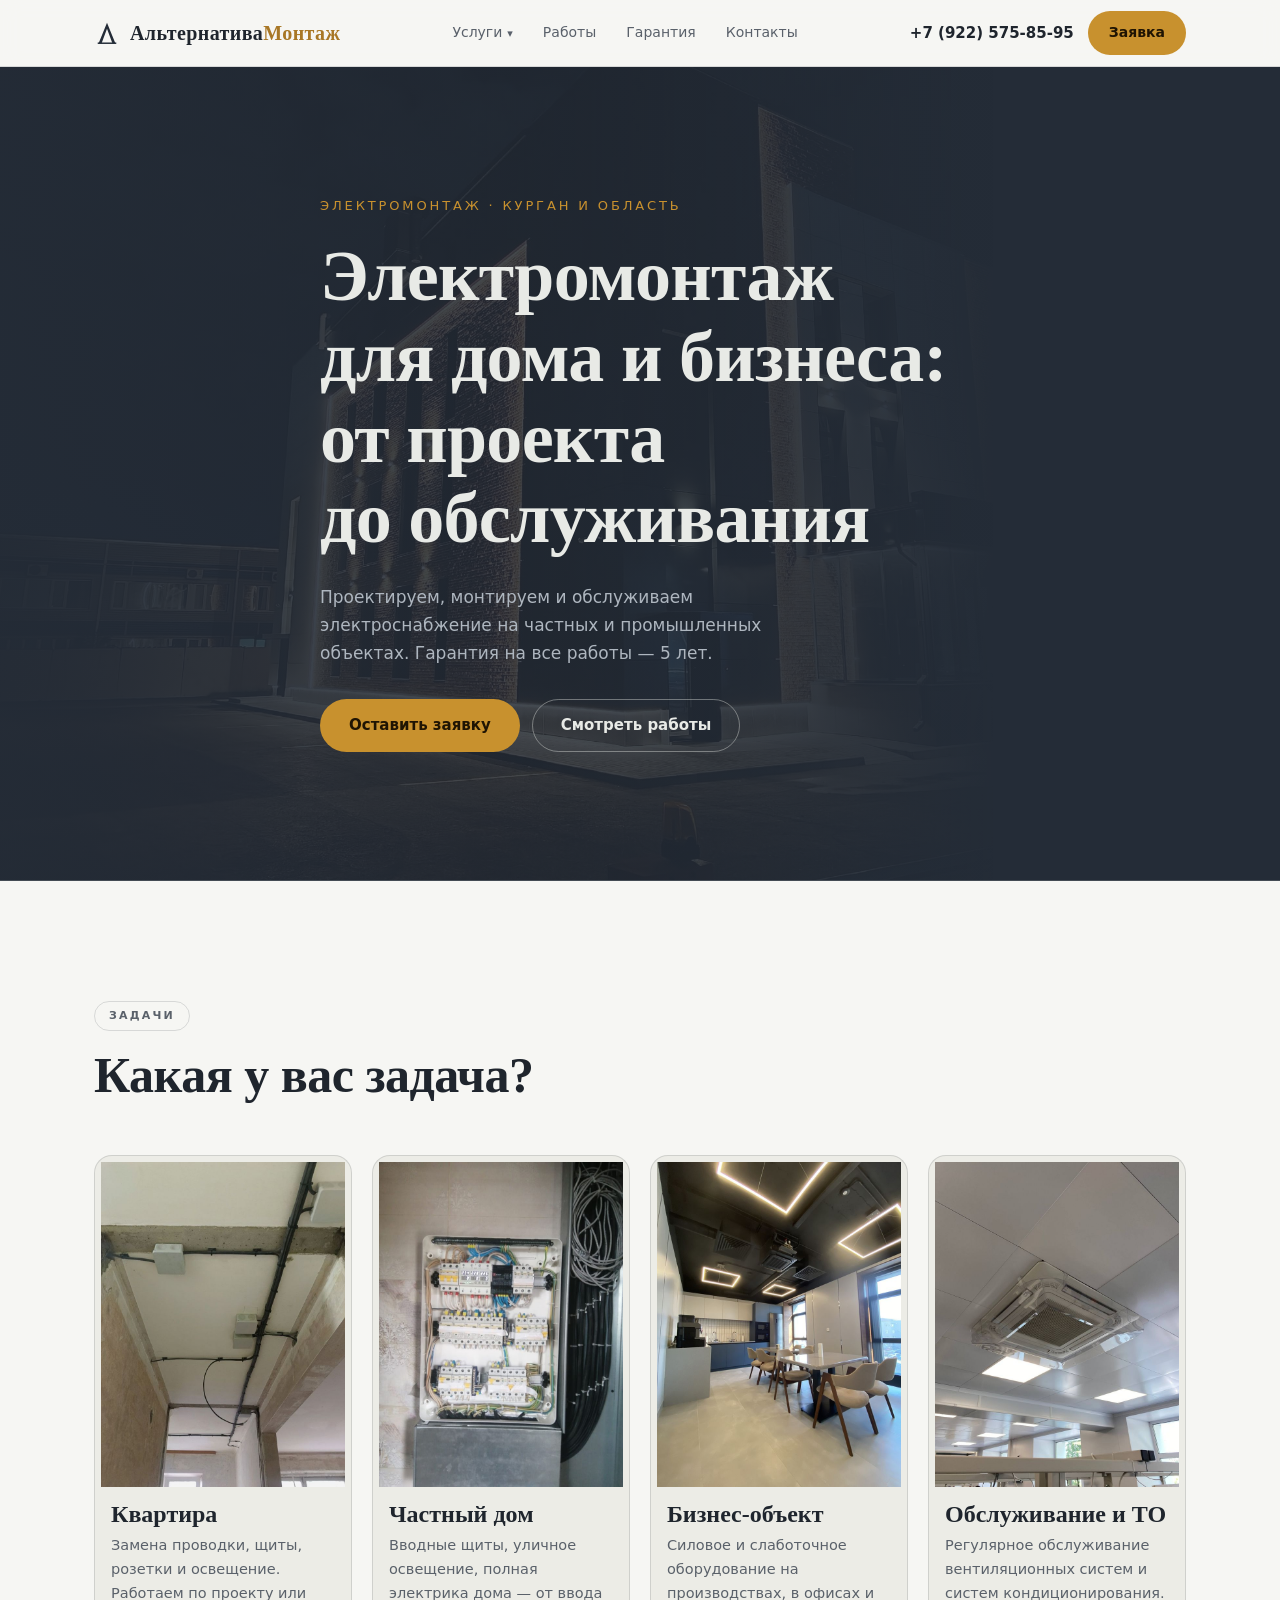
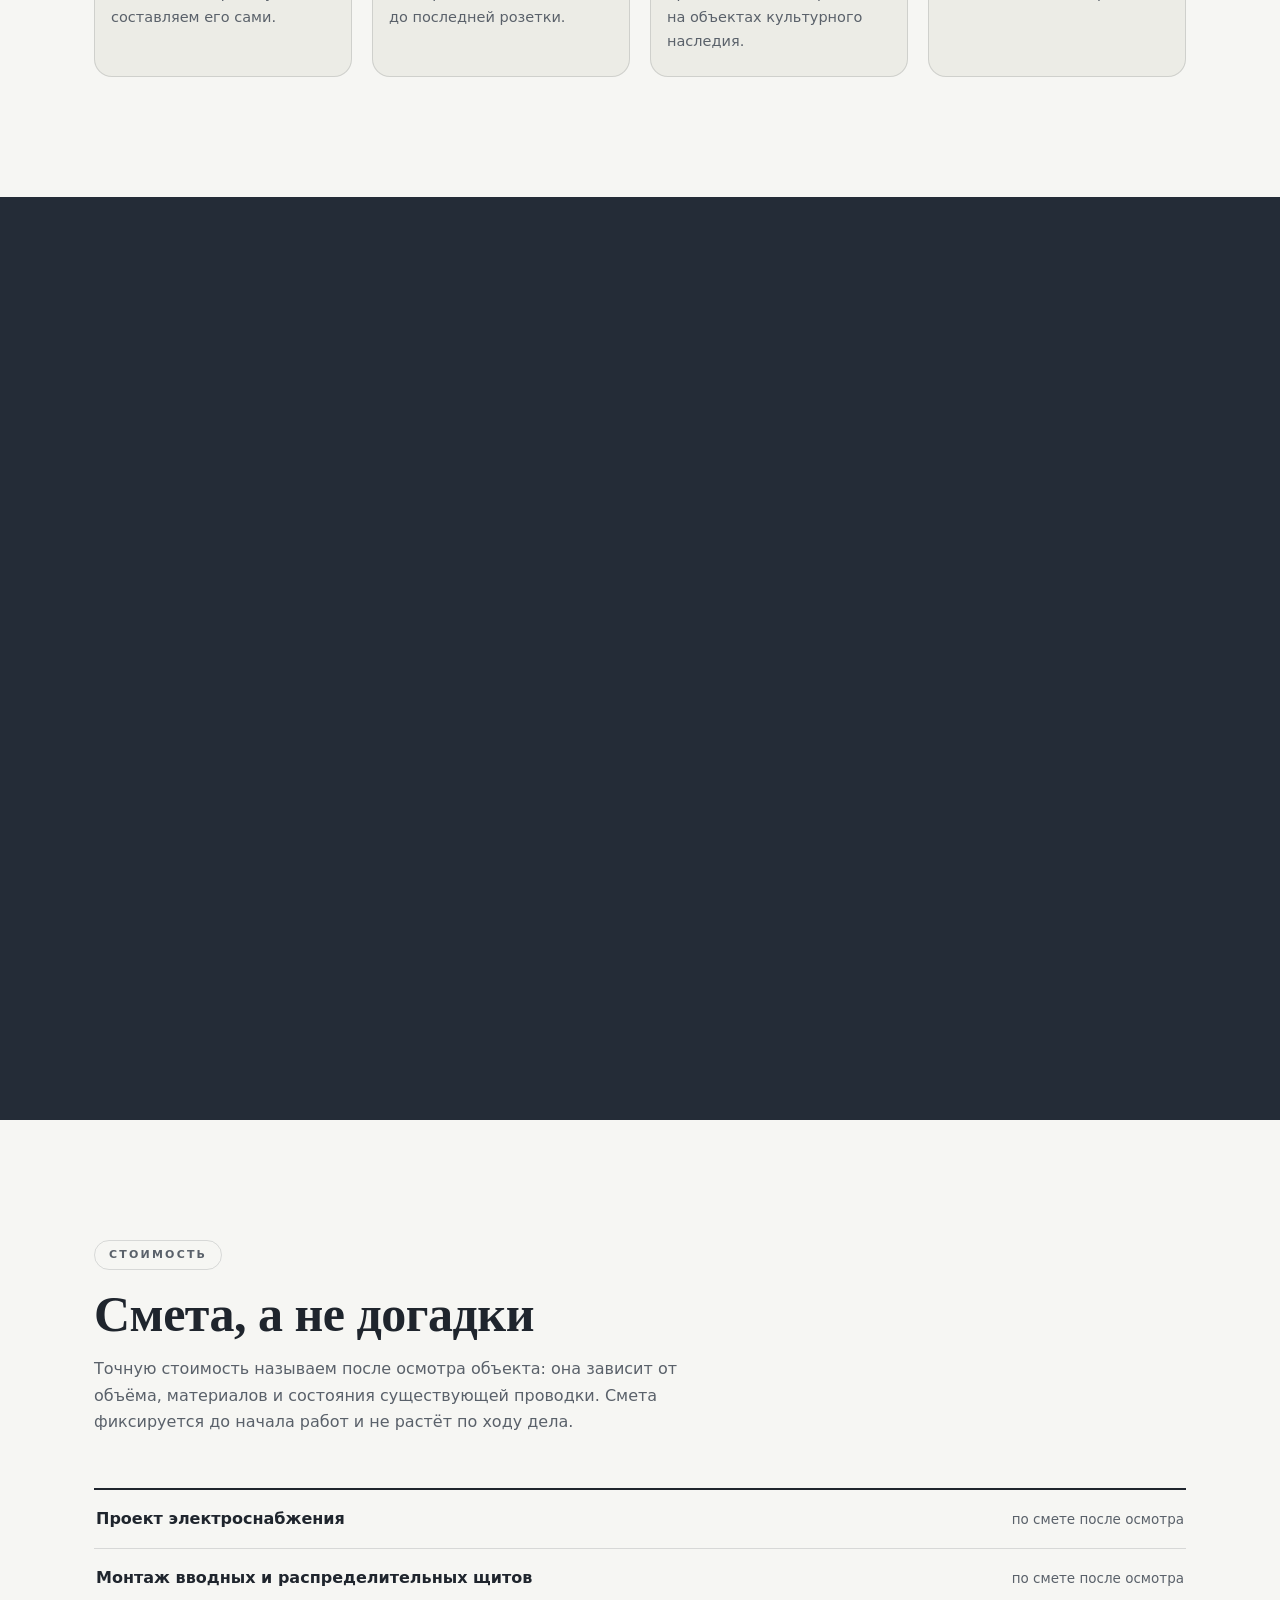
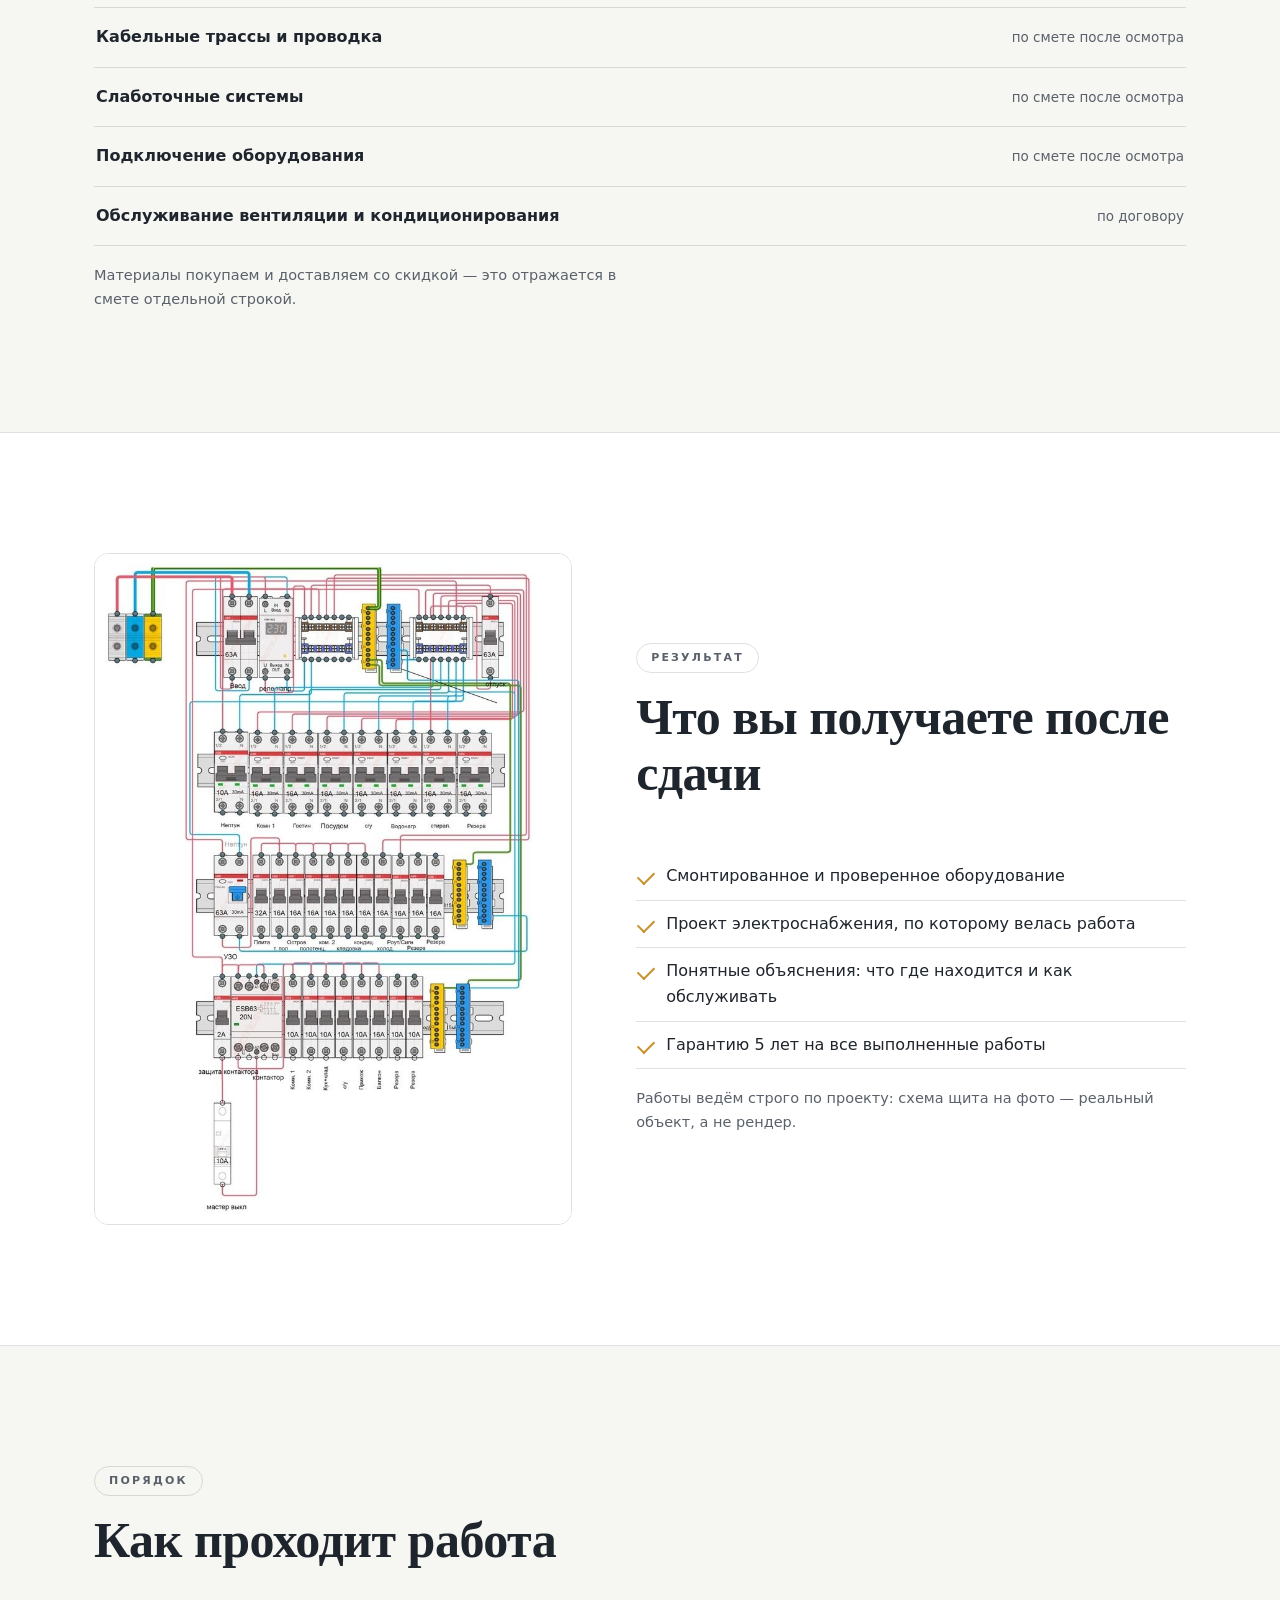
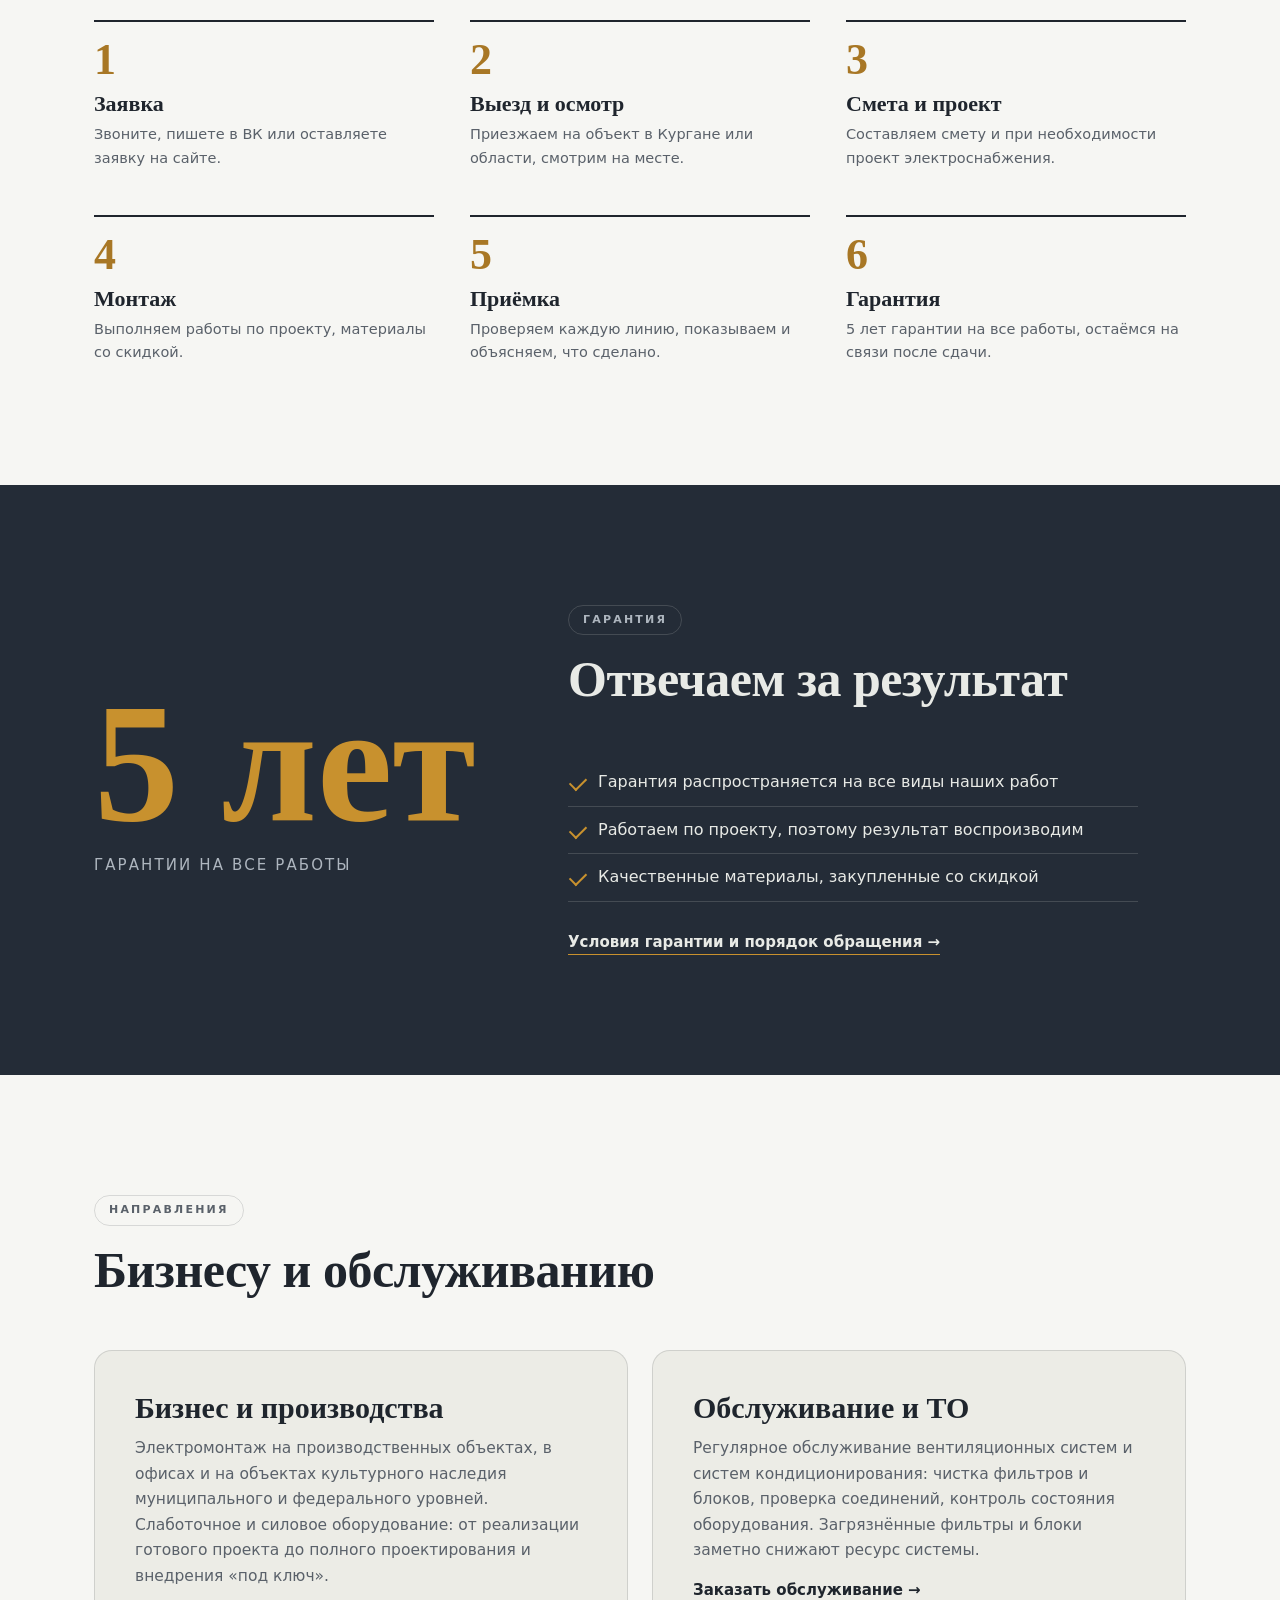
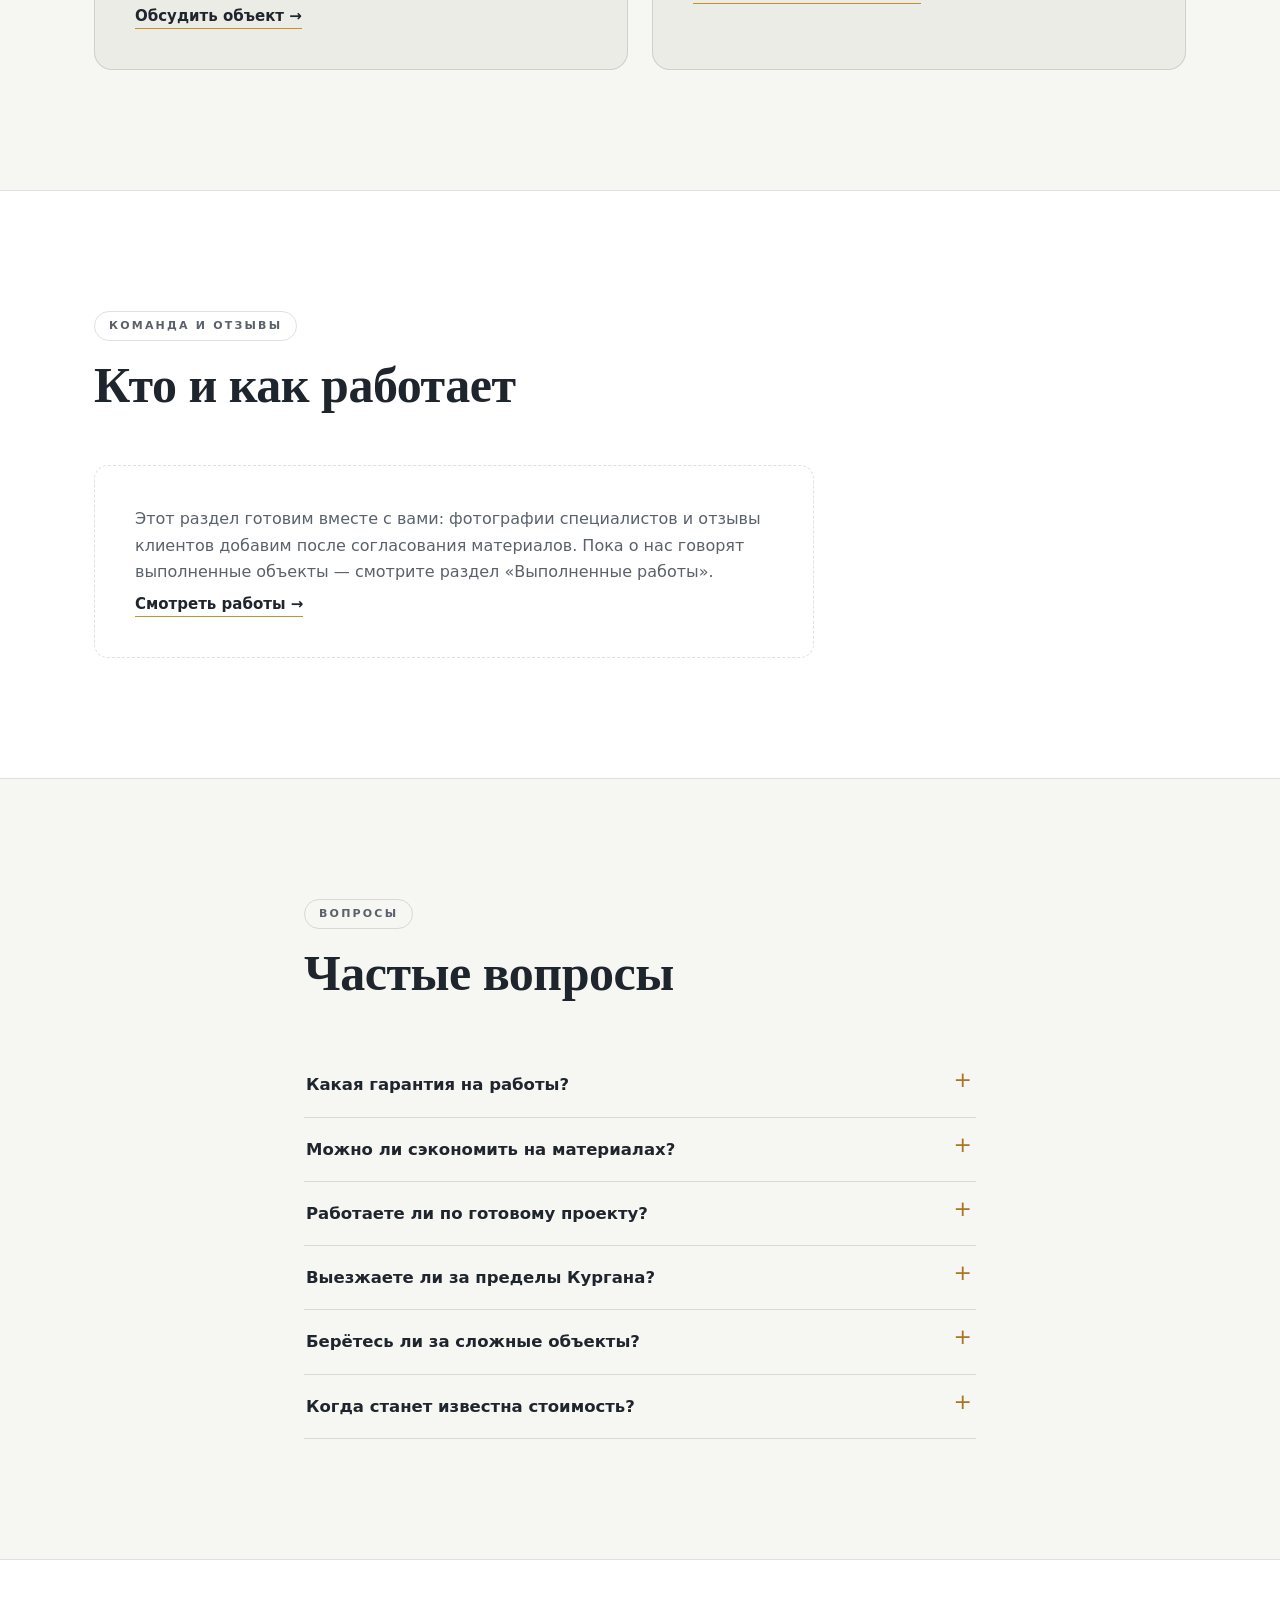
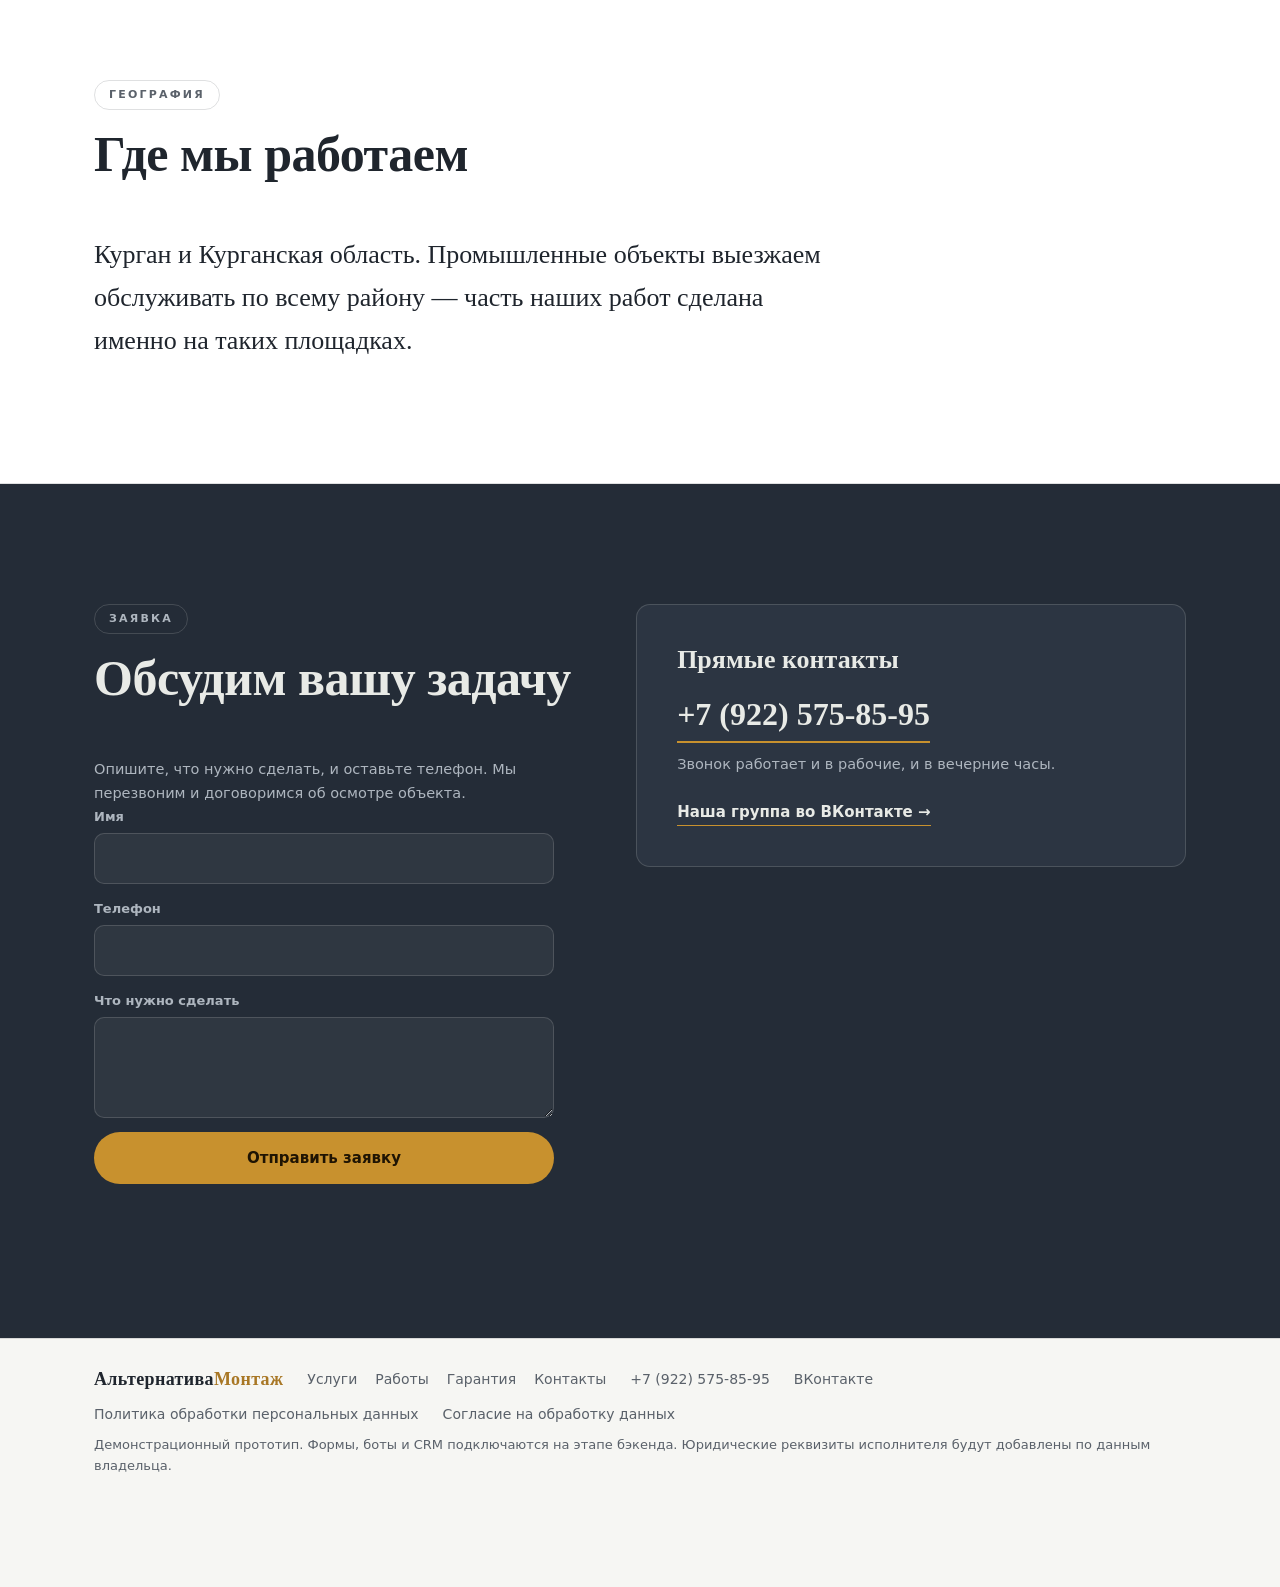
==== index.html @ bf3622bf "АльтернативаМонтаж: сайт — главная, 3 направления, работы, кейсы, гарантия, контакты" ====
<!doctype html>
<html lang="ru">
<head>
<meta charset="utf-8">
<meta name="viewport" content="width=device-width, initial-scale=1">
<title>АльтернативаМонтаж — электромонтаж в Кургане: от проекта до обслуживания</title>
<meta name="description" content="Электромонтажные работы на частных и промышленных объектах в Кургане и области. Проект электроснабжения, монтаж, обслуживание вентиляции и кондиционирования. Гарантия на все работы 5 лет.">
<link rel="stylesheet" href="fonts/fonts.css">
<link rel="stylesheet" href="styles.css">
<script>document.documentElement.classList.add('js');</script>
</head>
<body>
<a class="skip" href="#main">К содержимому</a>

<!-- ===== шапка ===== -->
<header class="top">
  <div class="wrap top__bar">
    <a class="logo" href="#top" aria-label="АльтернативаМонтаж, на главную">
      <span class="logo__mark" aria-hidden="true">
        <svg viewBox="0 0 28 28" width="26" height="26"><path d="M14 3 5 25h3.2L14 9.4 19.8 25H23L14 3Z" fill="currentColor"/><path d="M4 25h20" stroke="currentColor" stroke-width="1.6"/></svg>
      </span>
      <span class="logo__word">Альтернатива<em>Монтаж</em></span>
    </a>
    <nav class="top__nav" id="site-nav" aria-label="Основные разделы">
      <details class="navdrop">
        <summary>Услуги</summary>
        <div class="navdrop__menu">
          <a href="elektrika-kvartiry-i-doma/">Электрика квартиры и дома</a>
          <a href="biznesu/">Бизнесу и производству</a>
          <a href="obsluzhivanie/">Обслуживание и ТО</a>
        </div>
      </details>
      <a href="raboty/">Работы</a>
      <a href="garantiya/">Гарантия</a>
      <a href="kontakty/">Контакты</a>
    </nav>
    <div class="top__act">
      <a class="top__phone" href="tel:+79225758595">+7 (922) 575-85-95</a>
      <button class="burger" id="burger" type="button" aria-expanded="false" aria-controls="site-nav" aria-label="Открыть меню"><span></span><span></span><span></span></button>
      <a class="btn btn--solid btn--sm" href="#zayavka">Заявка</a>
    </div>
  </div>
</header>

<main id="main">

<!-- ===== 1. первый экран ===== -->
<section class="hero" id="top">
  <div class="wrap hero__in">
    <p class="hero__kicker">Электромонтаж · Курган и область</p>
    <h1 class="hero__title">Электромонтаж для дома и&nbsp;бизнеса: от&nbsp;проекта до&nbsp;обслуживания</h1>
    <p class="hero__lead">Проектируем, монтируем и обслуживаем электроснабжение на частных и промышленных объектах. Гарантия на все работы — 5 лет.</p>
    <div class="hero__cta">
      <a class="btn btn--solid" href="#zayavka">Оставить заявку</a>
      <a class="btn btn--ghost" href="#raboty">Смотреть работы</a>
    </div>
  </div>
  <div class="hero__media" aria-hidden="true">
    <img src="img/hero-facade.jpg" alt="" width="2000" height="1500">
  </div>
</section>

<!-- ===== 2. выбор задачи ===== -->
<section class="sec" id="zadachi">
  <div class="wrap">
    <header class="sec__head reveal">
      <p class="eyebrow">Задачи</p>
      <h2>Какая у вас задача?</h2>
    </header>
    <div class="cards4">
      <a class="card reveal" href="elektrika-kvartiry-i-doma/">
        <span class="card__media"><img src="img/dir-flat.jpg" alt="Электромонтаж в квартире" loading="lazy" width="750" height="1000"></span>
        <h3>Квартира</h3>
        <p>Замена проводки, щиты, розетки и освещение. Работаем по проекту или составляем его сами.</p>
      </a>
      <a class="card reveal" href="elektrika-kvartiry-i-doma/#dom">
        <span class="card__media"><img src="img/dir-house.jpg" alt="Электромонтаж в частном доме" loading="lazy" width="750" height="1000"></span>
        <h3>Частный дом</h3>
        <p>Вводные щиты, уличное освещение, полная электрика дома — от ввода до последней розетки.</p>
      </a>
      <a class="card reveal" href="biznesu/">
        <span class="card__media"><img src="img/dir-biz.jpg" alt="Электромонтаж на бизнес-объекте" loading="lazy" width="750" height="1000"></span>
        <h3>Бизнес-объект</h3>
        <p>Силовое и слаботочное оборудование на производствах, в офисах и на объектах культурного наследия.</p>
      </a>
      <a class="card reveal" href="obsluzhivanie/">
        <span class="card__media"><img src="img/dir-service.jpg" alt="Обслуживание систем кондиционирования" loading="lazy" width="750" height="1000"></span>
        <h3>Обслуживание и ТО</h3>
        <p>Регулярное обслуживание вентиляционных систем и систем кондиционирования.</p>
      </a>
    </div>
  </div>
</section>

<!-- ===== 3. выполненные работы (лайтбокс) ===== -->
<section class="sec sec--dark" id="raboty">
  <div class="wrap">
    <header class="sec__head reveal">
      <p class="eyebrow">Портфолио</p>
      <h2>Выполненные работы</h2>
      <p class="sec__sub">Каждый кейс — реальный объект в Курганской области. Нажмите на карточку, чтобы посмотреть все фотографии работы.</p>
    </header>
    <div class="cases">
      <button class="case reveal" data-open="g001" type="button">
        <span class="case__media"><img src="img/k001-01.jpg" alt="Электромонтаж на промышленном объекте" loading="lazy" width="1200" height="1600"></span>
        <span class="case__body">
          <span class="case__date">10.09.2026</span>
          <span class="case__title">Промышленный объект в Курганской области</span>
          <span class="case__more">8 фото <span class="case__arrow" aria-hidden="true">→</span></span>
        </span>
      </button>
      <button class="case reveal" data-open="g002" type="button">
        <span class="case__media"><img src="img/k002-01.jpg" alt="Обслуживание систем кондиционирования" loading="lazy" width="1200" height="1600"></span>
        <span class="case__body">
          <span class="case__date">01.06.2026</span>
          <span class="case__title">Техническое обслуживание кондиционирования: 104 блока</span>
          <span class="case__more">5 фото <span class="case__arrow" aria-hidden="true">→</span></span>
        </span>
      </button>
      <button class="case reveal" data-open="g004" type="button">
        <span class="case__media"><img src="img/k004-01.jpg" alt="Замена вводного уличного щита в частном доме" loading="lazy" width="1600" height="1600"></span>
        <span class="case__body">
          <span class="case__date">28.04.2026</span>
          <span class="case__title">Замена вводного уличного щита в частном доме</span>
          <span class="case__more">2 фото, до и после <span class="case__arrow" aria-hidden="true">→</span></span>
        </span>
      </button>
    </div>
    <p class="reveal" style="margin-top:22px"><a class="link-arrow link-arrow--dark" href="raboty/">Смотреть кейсы подробно<span aria-hidden="true"> →</span></a></p>
  </div>
</section>

<!-- ===== 4. стоимость (обезличенная смета) ===== -->
<section class="sec" id="stoimost">
  <div class="wrap">
    <header class="sec__head reveal">
      <p class="eyebrow">Стоимость</p>
      <h2>Смета, а не догадки</h2>
      <p class="sec__sub">Точную стоимость называем после осмотра объекта: она зависит от объёма, материалов и состояния существующей проводки. Смета фиксируется до начала работ и не растёт по ходу дела.</p>
    </header>
    <div class="estimat reveal">
      <div class="estimat__row"><span>Проект электроснабжения</span><span>по смете после осмотра</span></div>
      <div class="estimat__row"><span>Монтаж вводных и распределительных щитов</span><span>по смете после осмотра</span></div>
      <div class="estimat__row"><span>Кабельные трассы и проводка</span><span>по смете после осмотра</span></div>
      <div class="estimat__row"><span>Слаботочные системы</span><span>по смете после осмотра</span></div>
      <div class="estimat__row"><span>Подключение оборудования</span><span>по смете после осмотра</span></div>
      <div class="estimat__row"><span>Обслуживание вентиляции и кондиционирования</span><span>по договору</span></div>
    </div>
    <p class="estimat__note reveal">Материалы покупаем и доставляем со скидкой — это отражается в смете отдельной строкой.</p>
  </div>
</section>

<!-- ===== 5. результаты работ ===== -->
<section class="sec sec--paper" id="rezultat">
  <div class="wrap split">
    <div class="split__media reveal">
      <img src="img/scheme-shield.jpg" alt="Схема вводного щита после монтажа" loading="lazy" width="767" height="1080">
    </div>
    <div class="split__body">
      <header class="sec__head reveal">
        <p class="eyebrow">Результат</p>
        <h2>Что вы получаете после сдачи</h2>
      </header>
      <ul class="ticks reveal">
        <li>Смонтированное и проверенное оборудование</li>
        <li>Проект электроснабжения, по которому велась работа</li>
        <li>Понятные объяснения: что где находится и как обслуживать</li>
        <li>Гарантию 5 лет на все выполненные работы</li>
      </ul>
      <p class="split__note reveal">Работы ведём строго по проекту: схема щита на фото — реальный объект, а не рендер.</p>
    </div>
  </div>
</section>

<!-- ===== 6. порядок работы ===== -->
<section class="sec" id="poryadok">
  <div class="wrap">
    <header class="sec__head reveal">
      <p class="eyebrow">Порядок</p>
      <h2>Как проходит работа</h2>
    </header>
    <ol class="steps">
      <li class="step reveal"><span class="step__n" aria-hidden="true">1</span><h3>Заявка</h3><p>Звоните, пишете в ВК или оставляете заявку на сайте.</p></li>
      <li class="step reveal"><span class="step__n" aria-hidden="true">2</span><h3>Выезд и осмотр</h3><p>Приезжаем на объект в Кургане или области, смотрим на месте.</p></li>
      <li class="step reveal"><span class="step__n" aria-hidden="true">3</span><h3>Смета и проект</h3><p>Составляем смету и при необходимости проект электроснабжения.</p></li>
      <li class="step reveal"><span class="step__n" aria-hidden="true">4</span><h3>Монтаж</h3><p>Выполняем работы по проекту, материалы со скидкой.</p></li>
      <li class="step reveal"><span class="step__n" aria-hidden="true">5</span><h3>Приёмка</h3><p>Проверяем каждую линию, показываем и объясняем, что сделано.</p></li>
      <li class="step reveal"><span class="step__n" aria-hidden="true">6</span><h3>Гарантия</h3><p>5 лет гарантии на все работы, остаёмся на связи после сдачи.</p></li>
    </ol>
  </div>
</section>

<!-- ===== 7. гарантия ===== -->
<section class="sec sec--dark" id="garantiya">
  <div class="wrap guar">
    <div class="guar__num reveal">
      <span class="guar__big">5 лет</span>
      <span class="guar__cap">гарантии на все работы</span>
    </div>
    <div class="guar__body">
      <header class="sec__head reveal">
        <p class="eyebrow">Гарантия</p>
        <h2>Отвечаем за результат</h2>
      </header>
      <ul class="ticks ticks--dark reveal">
        <li>Гарантия распространяется на все виды наших работ</li>
        <li>Работаем по проекту, поэтому результат воспроизводим</li>
        <li>Качественные материалы, закупленные со скидкой</li>
      </ul>
      <p class="reveal" style="margin-top:22px"><a class="link-arrow link-arrow--dark" href="garantiya/">Условия гарантии и порядок обращения<span aria-hidden="true"> →</span></a></p>
    </div>
  </div>
</section>

<!-- ===== 8. бизнес и ТО ===== -->
<section class="sec" id="to">
  <div class="wrap">
    <header class="sec__head reveal">
      <p class="eyebrow">Направления</p>
      <h2>Бизнесу и обслуживанию</h2>
    </header>
    <div class="cards2">
      <article class="card card--wide reveal">
        <h3>Бизнес и производства</h3>
        <p>Электромонтаж на производственных объектах, в офисах и на объектах культурного наследия муниципального и федерального уровней. Слаботочное и силовое оборудование: от реализации готового проекта до полного проектирования и внедрения «под ключ».</p>
        <a class="link-arrow" href="biznesu/">Обсудить объект<span aria-hidden="true"> →</span></a>
      </article>
      <article class="card card--wide reveal">
        <h3>Обслуживание и ТО</h3>
        <p>Регулярное обслуживание вентиляционных систем и систем кондиционирования: чистка фильтров и блоков, проверка соединений, контроль состояния оборудования. Загрязнённые фильтры и блоки заметно снижают ресурс системы.</p>
        <a class="link-arrow" href="obsluzhivanie/">Заказать обслуживание<span aria-hidden="true"> →</span></a>
      </article>
    </div>
  </div>
</section>

<!-- ===== 9. команда и отзывы (заглушка, честная) ===== -->
<section class="sec sec--paper" id="team">
  <div class="wrap">
    <header class="sec__head reveal">
      <p class="eyebrow">Команда и отзывы</p>
      <h2>Кто и как работает</h2>
    </header>
    <div class="soon reveal">
      <p>Этот раздел готовим вместе с вами: фотографии специалистов и отзывы клиентов добавим после согласования материалов. Пока о нас говорят выполненные объекты — смотрите раздел «Выполненные работы».</p>
      <a class="link-arrow" href="#raboty">Смотреть работы<span aria-hidden="true"> →</span></a>
    </div>
  </div>
</section>

<!-- ===== 10. FAQ ===== -->
<section class="sec" id="faq">
  <div class="wrap wrap--narrow">
    <header class="sec__head reveal">
      <p class="eyebrow">Вопросы</p>
      <h2>Частые вопросы</h2>
    </header>
    <div class="faq">
      <details class="faq__item reveal"><summary>Какая гарантия на работы?</summary><p>5 лет гарантии на все виды выполненных работ.</p></details>
      <details class="faq__item reveal"><summary>Можно ли сэкономить на материалах?</summary><p>Да. Мы покупаем и доставляем материалы со скидкой, в смете это отдельная строка.</p></details>
      <details class="faq__item reveal"><summary>Работаете ли по готовому проекту?</summary><p>Да. Работаем по проекту заказчика, а если проекта нет — составляем его сами.</p></details>
      <details class="faq__item reveal"><summary>Выезжаете ли за пределы Кургана?</summary><p>Да, работаем по Курганской области, включая промышленные объекты в районе.</p></details>
      <details class="faq__item reveal"><summary>Берётесь ли за сложные объекты?</summary><p>Да: промышленные объекты, объекты культурного наследия, силовые и слаботочные системы любой сложности, от проекта до внедрения «под ключ».</p></details>
      <details class="faq__item reveal"><summary>Когда станет известна стоимость?</summary><p>После осмотра объекта. Смета фиксируется до начала работ и не меняется по ходу дела.</p></details>
    </div>
  </div>
</section>

<!-- ===== 11. география ===== -->
<section class="sec sec--paper" id="geo">
  <div class="wrap">
    <header class="sec__head reveal">
      <p class="eyebrow">География</p>
      <h2>Где мы работаем</h2>
    </header>
    <p class="geo reveal">Курган и Курганская область. Промышленные объекты выезжаем обслуживать по всему району — часть наших работ сделана именно на таких площадках.</p>
  </div>
</section>

<!-- ===== 12. заявка ===== -->
<section class="sec sec--dark" id="zayavka">
  <div class="wrap split">
    <div class="split__body">
      <header class="sec__head reveal">
        <p class="eyebrow">Заявка</p>
        <h2>Обсудим вашу задачу</h2>
      </header>
      <p class="split__note reveal">Опишите, что нужно сделать, и оставьте телефон. Мы перезвоним и договоримся об осмотре объекта.</p>
      <form class="form reveal" id="lead-form" novalidate>
        <label class="form__field"><span>Имя</span><input type="text" name="name" autocomplete="name" required></label>
        <label class="form__field"><span>Телефон</span><input type="tel" name="phone" autocomplete="tel" inputmode="tel" required></label>
        <label class="form__field"><span>Что нужно сделать</span><textarea name="task" rows="3"></textarea></label>
        <button class="btn btn--solid" type="submit">Отправить заявку</button>
        <p class="form__msg" id="form-msg" role="status"></p>
      </form>
    </div>
    <div class="split__media split__media--contacts reveal">
      <h3>Прямые контакты</h3>
      <a class="contact-big" href="tel:+79225758595">+7 (922) 575-85-95</a>
      <p class="split__note">Звонок работает и в рабочие, и в вечерние часы.</p>
      <a class="link-arrow link-arrow--dark" href="https://vk.ru/club222908861" target="_blank" rel="noopener">Наша группа во ВКонтакте<span aria-hidden="true"> →</span></a>
      <!-- ЗАГЛУШКА: ссылки на ботов Telegram и МАКС добавим после создания ботов -->
    </div>
  </div>
</section>

</main>

<footer class="foot">
  <div class="wrap foot__in">
    <span class="logo__word logo__word--foot">Альтернатива<em>Монтаж</em></span>
    <nav aria-label="Разделы в подвале">
      <a href="elektrika-kvartiry-i-doma/">Услуги</a>
      <a href="raboty/">Работы</a>
      <a href="garantiya/">Гарантия</a>
      <a href="kontakty/">Контакты</a>
    </nav>
    <a href="tel:+79225758595">+7 (922) 575-85-95</a>
    <a href="https://vk.ru/club222908861" target="_blank" rel="noopener">ВКонтакте</a>
    <a href="policy/">Политика обработки персональных данных</a>
    <a href="soglasie/">Согласие на обработку данных</a>
    <span class="foot__note">Демонстрационный прототип. Формы, боты и CRM подключаются на этапе бэкенда. Юридические реквизиты исполнителя будут добавлены по данным владельца.</span>
  </div>
</footer>

<!-- ===== мобильная нижняя панель ===== -->
<nav class="mpanel" aria-label="Быстрые действия">
  <a class="mpanel__b" href="tel:+79225758595"><span class="mpanel__ico" aria-hidden="true">☎</span>Позвонить</a>
  <a class="mpanel__b" href="https://vk.ru/club222908861" target="_blank" rel="noopener"><span class="mpanel__ico" aria-hidden="true">✆</span>ВК</a>
  <a class="mpanel__b is-stub" href="#zayavka" title="Ссылка на Telegram-бота появится после его настройки"><span class="mpanel__ico" aria-hidden="true">➤</span>Telegram</a>
  <a class="mpanel__b is-stub" href="#zayavka" title="Ссылка на бота МАКС появится после его настройки"><span class="mpanel__ico" aria-hidden="true">✉</span>MAX</a>
  <a class="mpanel__b mpanel__b--cta" href="#zayavka"><span class="mpanel__ico" aria-hidden="true">✎</span>Заявка</a>
</nav>

<!-- ===== лайтбокс ===== -->
<dialog class="lb" id="lightbox" aria-labelledby="lb-title">
  <div class="lb__bar">
    <div class="lb__head">
      <span class="lb__title" id="lb-title"></span>
      <span class="lb__sub" id="lb-sub"></span>
    </div>
    <div class="lb__tools">
      <span class="lb__count" id="lb-count"></span>
      <button class="lb__close" id="lb-close" type="button">Закрыть</button>
    </div>
  </div>
  <div class="lb__scroll">
    <figure class="lb__fig">
      <img id="lb-img" alt="">
      <figcaption class="lb__cap" id="lb-cap"></figcaption>
    </figure>
  </div>
  <div class="lb__nav">
    <button class="lb__btn" id="lb-prev" type="button" aria-label="Предыдущее фото">←</button>
    <div class="lb__thumbs" id="lb-thumbs"></div>
    <button class="lb__btn" id="lb-next" type="button" aria-label="Следующее фото">→</button>
  </div>
</dialog>

<script type="application/json" id="galleries">{
  "g001": {
    "title": "Промышленный объект, Курганская область",
    "date": "10.09.2026",
    "text": "Слаботочные и силовые системы промышленного объекта. Берём на себя задачи любой сложности: от реализации готового проекта до полного проектирования и внедрения «под ключ».",
    "slides": [
      {"img": "img/k001-01.jpg", "t": "img/k001-01-t.jpg", "cap": ""},
      {"img": "img/k001-02.jpg", "t": "img/k001-02-t.jpg", "cap": ""},
      {"img": "img/k001-03.jpg", "t": "img/k001-03-t.jpg", "cap": ""},
      {"img": "img/k001-04.jpg", "t": "img/k001-04-t.jpg", "cap": ""},
      {"img": "img/k001-05.jpg", "t": "img/k001-05-t.jpg", "cap": ""},
      {"img": "img/k001-06.jpg", "t": "img/k001-06-t.jpg", "cap": ""},
      {"img": "img/k001-07.jpg", "t": "img/k001-07-t.jpg", "cap": ""},
      {"img": "img/k001-08.jpg", "t": "img/k001-08-t.jpg", "cap": ""}
    ]
  },
  "g002": {
    "title": "Техническое обслуживание кондиционирования",
    "date": "01.06.2026",
    "text": "Обслужили 104 внутренних и внешних блока. Загрязнённые фильтры и блоки снижают эффективность и ресурс системы, поэтому ТО проводим регулярно.",
    "slides": [
      {"img": "img/k002-01.jpg", "t": "img/k002-01-t.jpg", "cap": ""},
      {"img": "img/k002-02.jpg", "t": "img/k002-02-t.jpg", "cap": ""},
      {"img": "img/k002-03.jpg", "t": "img/k002-03-t.jpg", "cap": ""},
      {"img": "img/k002-04.jpg", "t": "img/k002-04-t.jpg", "cap": ""},
      {"img": "img/k002-05.jpg", "t": "img/k002-05-t.jpg", "cap": ""}
    ]
  },
  "g004": {
    "title": "Замена вводного уличного щита в частном доме",
    "date": "28.04.2026",
    "text": "Замена вводного уличного щита в частном доме. До и после.",
    "slides": [
      {"img": "img/k004-01.jpg", "t": "img/k004-01-t.jpg", "cap": "До"},
      {"img": "img/k004-02.jpg", "t": "img/k004-02-t.jpg", "cap": "После"}
    ]
  }
}</script>

<script src="app.js"></script>
</body>
</html>
---- fonts/fonts.css ----
/* cyrillic */
@font-face {
  font-family: 'Cormorant';
  font-style: normal;
  font-weight: 500;
  font-display: swap;
  src: url(fonts/cormorant-500-normal-cyrillic.woff2) format('woff2');
  unicode-range: U+0301, U+0400-045F, U+0490-0491, U+04B0-04B1, U+2116;
}
/* latin */
@font-face {
  font-family: 'Cormorant';
  font-style: normal;
  font-weight: 500;
  font-display: swap;
  src: url(fonts/cormorant-500-normal-latin.woff2) format('woff2');
  unicode-range: U+0000-00FF, U+0131, U+0152-0153, U+02BB-02BC, U+02C6, U+02DA, U+02DC, U+0304, U+0308, U+0329, U+2000-206F, U+20AC, U+2122, U+2191, U+2193, U+2212, U+2215, U+FEFF, U+FFFD;
}
/* cyrillic */
@font-face {
  font-family: 'Cormorant';
  font-style: normal;
  font-weight: 600;
  font-display: swap;
  src: url(fonts/cormorant-600-normal-cyrillic.woff2) format('woff2');
  unicode-range: U+0301, U+0400-045F, U+0490-0491, U+04B0-04B1, U+2116;
}
/* latin */
@font-face {
  font-family: 'Cormorant';
  font-style: normal;
  font-weight: 600;
  font-display: swap;
  src: url(fonts/cormorant-600-normal-latin.woff2) format('woff2');
  unicode-range: U+0000-00FF, U+0131, U+0152-0153, U+02BB-02BC, U+02C6, U+02DA, U+02DC, U+0304, U+0308, U+0329, U+2000-206F, U+20AC, U+2122, U+2191, U+2193, U+2212, U+2215, U+FEFF, U+FFFD;
}
/* cyrillic */
@font-face {
  font-family: 'Cormorant';
  font-style: normal;
  font-weight: 700;
  font-display: swap;
  src: url(fonts/cormorant-700-normal-cyrillic.woff2) format('woff2');
  unicode-range: U+0301, U+0400-045F, U+0490-0491, U+04B0-04B1, U+2116;
}
/* latin */
@font-face {
  font-family: 'Cormorant';
  font-style: normal;
  font-weight: 700;
  font-display: swap;
  src: url(fonts/cormorant-700-normal-latin.woff2) format('woff2');
  unicode-range: U+0000-00FF, U+0131, U+0152-0153, U+02BB-02BC, U+02C6, U+02DA, U+02DC, U+0304, U+0308, U+0329, U+2000-206F, U+20AC, U+2122, U+2191, U+2193, U+2212, U+2215, U+FEFF, U+FFFD;
}
/* cyrillic */
@font-face {
  font-family: 'Manrope';
  font-style: normal;
  font-weight: 400;
  font-display: swap;
  src: url(fonts/manrope-400-normal-cyrillic.woff2) format('woff2');
  unicode-range: U+0301, U+0400-045F, U+0490-0491, U+04B0-04B1, U+2116;
}
/* latin */
@font-face {
  font-family: 'Manrope';
  font-style: normal;
  font-weight: 400;
  font-display: swap;
  src: url(fonts/manrope-400-normal-latin.woff2) format('woff2');
  unicode-range: U+0000-00FF, U+0131, U+0152-0153, U+02BB-02BC, U+02C6, U+02DA, U+02DC, U+0304, U+0308, U+0329, U+2000-206F, U+20AC, U+2122, U+2191, U+2193, U+2212, U+2215, U+FEFF, U+FFFD;
}
/* cyrillic */
@font-face {
  font-family: 'Manrope';
  font-style: normal;
  font-weight: 500;
  font-display: swap;
  src: url(fonts/manrope-500-normal-cyrillic.woff2) format('woff2');
  unicode-range: U+0301, U+0400-045F, U+0490-0491, U+04B0-04B1, U+2116;
}
/* latin */
@font-face {
  font-family: 'Manrope';
  font-style: normal;
  font-weight: 500;
  font-display: swap;
  src: url(fonts/manrope-500-normal-latin.woff2) format('woff2');
  unicode-range: U+0000-00FF, U+0131, U+0152-0153, U+02BB-02BC, U+02C6, U+02DA, U+02DC, U+0304, U+0308, U+0329, U+2000-206F, U+20AC, U+2122, U+2191, U+2193, U+2212, U+2215, U+FEFF, U+FFFD;
}
/* cyrillic */
@font-face {
  font-family: 'Manrope';
  font-style: normal;
  font-weight: 600;
  font-display: swap;
  src: url(fonts/manrope-600-normal-cyrillic.woff2) format('woff2');
  unicode-range: U+0301, U+0400-045F, U+0490-0491, U+04B0-04B1, U+2116;
}
/* latin */
@font-face {
  font-family: 'Manrope';
  font-style: normal;
  font-weight: 600;
  font-display: swap;
  src: url(fonts/manrope-600-normal-latin.woff2) format('woff2');
  unicode-range: U+0000-00FF, U+0131, U+0152-0153, U+02BB-02BC, U+02C6, U+02DA, U+02DC, U+0304, U+0308, U+0329, U+2000-206F, U+20AC, U+2122, U+2191, U+2193, U+2212, U+2215, U+FEFF, U+FFFD;
}
/* cyrillic */
@font-face {
  font-family: 'Manrope';
  font-style: normal;
  font-weight: 700;
  font-display: swap;
  src: url(fonts/manrope-700-normal-cyrillic.woff2) format('woff2');
  unicode-range: U+0301, U+0400-045F, U+0490-0491, U+04B0-04B1, U+2116;
}
/* latin */
@font-face {
  font-family: 'Manrope';
  font-style: normal;
  font-weight: 700;
  font-display: swap;
  src: url(fonts/manrope-700-normal-latin.woff2) format('woff2');
  unicode-range: U+0000-00FF, U+0131, U+0152-0153, U+02BB-02BC, U+02C6, U+02DA, U+02DC, U+0304, U+0308, U+0329, U+2000-206F, U+20AC, U+2122, U+2191, U+2193, U+2212, U+2215, U+FEFF, U+FFFD;
}
---- styles.css ----
/* АльтернативаМонтаж — прототип главной страницы.
   Палитра и типографика по ТЗ (раздел 7.1): тёмный #242C37, светлый фон
   #F6F6F3/#FFFFFF, текст #1F252D, акцент — янтарный #C8912E, только на CTA.
   Заголовки — Cormorant (антиква), текст — Manrope (гротеск), локально.
   Система радиусов: карточки 14-18px, кнопки — пилюли, поля ввода 10px.
   Анимируются только transform и opacity; при prefers-reduced-motion всё гасится. */

:root{
  --ink:#1F252D;
  --dark:#242C37;
  --dark-2:#2C3542;
  --paper:#F6F6F3;
  --white:#FFFFFF;
  --muted:#5A616A;
  --muted-dark:#AEB6BF;
  --accent:#C8912E;
  --accent-hi:#A87725;
  --accent-ink:#1F1403;
  --line:rgba(31,37,45,.14);
  --line-dark:rgba(232,234,230,.16);
  --r-card:14px;
  --r-input:10px;
  --ease:cubic-bezier(.2,.7,.2,1);
}

*{box-sizing:border-box;margin:0;padding:0}
html{scroll-behavior:smooth;color-scheme:light}
body{
  background:var(--paper);
  color:var(--ink);
  font-family:"Manrope",system-ui,sans-serif;
  font-size:16px;
  line-height:1.65;
  -webkit-font-smoothing:antialiased;
}
img{max-width:100%;display:block;height:auto}
a{color:inherit}
button{font:inherit;color:inherit;background:none;border:0;cursor:pointer}
a,button{touch-action:manipulation;-webkit-tap-highlight-color:transparent}
:focus-visible{outline:2px solid var(--accent);outline-offset:3px;border-radius:2px}
h1,h2,h3{font-family:"Cormorant",Georgia,serif;font-weight:600;line-height:1.12}
section{scroll-margin-top:76px}

.wrap{max-width:1180px;margin:0 auto;padding:0 clamp(20px,4vw,44px)}
.wrap--narrow{max-width:760px}

.skip{
  position:fixed;left:16px;top:-60px;z-index:100;
  padding:11px 18px;background:var(--accent);color:var(--accent-ink);
  font-weight:700;font-size:14px;text-decoration:none;border-radius:var(--r-input);
  transition:top .2s;
}
.skip:focus{top:12px}

/* ---------- кнопки ---------- */
.btn{
  display:inline-block;padding:13px 28px;border-radius:999px;
  font-weight:700;font-size:15px;text-decoration:none;border:1px solid transparent;
  transition:background-color .2s,color .2s,border-color .2s,transform .15s;
}
.btn:active{transform:translateY(1px) scale(.98)}
.btn--solid{background:var(--accent);color:var(--accent-ink)}
.btn--solid:hover{background:var(--accent-hi);color:#fff}
.btn--sm{padding:9px 20px;font-size:14px}
.btn--ghost{border-color:rgba(232,234,230,.4);color:#E8EAE6}
.btn--ghost:hover{border-color:#E8EAE6}

.link-arrow{
  display:inline-block;margin-top:6px;font-weight:600;font-size:15px;
  text-decoration:none;border-bottom:1px solid var(--accent);
  transition:color .2s,border-color .2s;
}
.link-arrow:hover{color:var(--accent-hi)}
.link-arrow--dark{color:#E8EAE6;border-color:var(--accent)}
.link-arrow--dark:hover{color:var(--accent)}

/* ---------- шапка ---------- */
.top{
  position:sticky;top:0;z-index:50;
  background:rgba(246,246,243,.92);backdrop-filter:blur(10px);
  border-bottom:1px solid var(--line);
}
.top__bar{display:flex;align-items:center;justify-content:space-between;gap:16px;height:66px}
.logo{display:flex;align-items:center;gap:10px;text-decoration:none}
.logo__mark{color:var(--dark);line-height:0}
.logo__word{font-family:"Cormorant",Georgia,serif;font-weight:600;font-size:20px;letter-spacing:.02em}
.logo__word em{font-style:normal;color:var(--accent-hi)}
.top__nav{display:flex;gap:clamp(14px,2.6vw,30px)}
.top__nav a{text-decoration:none;font-size:14px;color:var(--muted);transition:color .2s}
.top__nav a:hover{color:var(--ink)}
.top__act{display:flex;align-items:center;gap:14px}
.top__phone{font-weight:700;font-size:15px;text-decoration:none;white-space:nowrap;transition:color .2s}
.top__phone:hover{color:var(--accent-hi)}

/* ---------- hero ---------- */
.hero{
  position:relative;background:var(--dark);color:#E8EAE6;
  overflow:hidden;border-bottom:1px solid var(--line-dark);
}
.hero__in{position:relative;z-index:2;max-width:640px;padding:clamp(72px,10vw,128px) 0}
.hero__kicker{font-size:13px;letter-spacing:.22em;text-transform:uppercase;color:var(--accent);margin-bottom:20px}
.hero__title{font-size:clamp(38px,6.4vw,72px);font-weight:600;letter-spacing:-.01em}
.hero__lead{max-width:44ch;margin-top:24px;color:var(--muted-dark);font-size:17px}
.hero__cta{display:flex;flex-wrap:wrap;gap:12px;margin-top:32px}
.hero__media{
  position:absolute;inset:0;z-index:1;pointer-events:none;
}
.hero__media img{
  width:100%;height:100%;object-fit:cover;opacity:.38;
  -webkit-mask-image:linear-gradient(90deg,#000 0%,#000 38%,transparent 78%);
          mask-image:linear-gradient(90deg,#000 0%,#000 38%,transparent 78%);
}
.hero__media::after{
  content:"";position:absolute;inset:0;
  background:linear-gradient(90deg,rgba(36,44,55,.92) 0%,rgba(36,44,55,.55) 46%,rgba(36,44,55,.25) 100%);
}

/* ---------- секции ---------- */
.sec{padding:clamp(72px,10vw,120px) 0}
.sec--paper{background:var(--white);border-top:1px solid var(--line);border-bottom:1px solid var(--line)}
.sec--dark{background:var(--dark);color:#E8EAE6}
.sec__head{margin-bottom:clamp(32px,5vw,52px)}
.sec__head h2{font-size:clamp(30px,4.4vw,50px);letter-spacing:-.01em}
.sec__sub{max-width:60ch;margin-top:14px;color:var(--muted)}
.sec--dark .sec__sub,.sec--dark .split__note{color:var(--muted-dark)}
.eyebrow{
  display:inline-block;padding:5px 14px;margin-bottom:16px;
  border:1px solid var(--line);border-radius:999px;
  font-size:11px;font-weight:600;letter-spacing:.2em;text-transform:uppercase;color:var(--muted);
}
.sec--dark .eyebrow{border-color:var(--line-dark);color:var(--muted-dark)}

/* ---------- карточки задач (двойная оболочка) ---------- */
.cards4{display:grid;grid-template-columns:repeat(4,1fr);gap:20px}
.cards2{display:grid;grid-template-columns:repeat(2,1fr);gap:24px}
.card{
  background:#ECECE6;border:1px solid var(--line);border-radius:18px;padding:6px;
  transition:transform .4s var(--ease),box-shadow .4s var(--ease);
}
.card:hover{transform:translateY(-4px);box-shadow:0 18px 40px rgba(36,44,55,.10)}
.card__media{border-radius:10px;overflow:hidden;background:#DDDcd6}
.card__media img{width:100%;aspect-ratio:3/4;object-fit:cover;transition:transform .6s var(--ease)}
.card:hover .card__media img{transform:scale(1.03)}
.card h3{font-size:24px;margin:14px 10px 6px}
.card p{font-size:14.5px;color:var(--muted);margin:0 10px 16px}
.card--wide{padding:clamp(24px,3.4vw,40px)}
.card--wide h3{font-size:clamp(24px,2.6vw,30px);margin:0 0 12px}
.card--wide p{font-size:15.5px;margin:0 0 8px;max-width:56ch}

/* ---------- кейсы ---------- */
.cases{display:grid;grid-template-columns:repeat(3,1fr);gap:20px}
.case{
  text-align:left;background:var(--dark-2);border:1px solid var(--line-dark);
  border-radius:var(--r-card);overflow:hidden;padding:0;display:block;width:100%;
  transition:transform .4s var(--ease),border-color .3s;
}
.case:hover{transform:translateY(-4px);border-color:rgba(200,145,46,.55)}
.case__media{display:block;position:relative;overflow:hidden}
.case__media img{width:100%;aspect-ratio:4/3;object-fit:cover;transition:transform .6s var(--ease)}
.case:hover .case__media img{transform:scale(1.04)}
.case__body{display:block;padding:16px 16px 18px}
.case__date{display:block;font-size:12.5px;letter-spacing:.06em;color:var(--muted-dark);margin-bottom:6px}
.case__title{display:block;font-family:"Cormorant",Georgia,serif;font-weight:600;font-size:21px;line-height:1.25;color:#E8EAE6}
.case:hover .case__title{color:var(--accent)}
.case__more{display:block;margin-top:10px;font-size:13.5px;font-weight:600;color:var(--muted-dark)}
.case__arrow{display:inline-block;transition:transform .3s var(--ease)}
.case:hover .case__arrow{transform:translateX(4px);color:var(--accent)}

/* ---------- смета ---------- */
.estimat{border-top:2px solid var(--ink)}
.estimat__row{
  display:flex;justify-content:space-between;gap:16px;align-items:baseline;
  padding:16px 2px;border-bottom:1px solid var(--line);
}
.estimat__row span:first-child{font-weight:600;font-size:16px}
.estimat__row span:last-child{font-size:13.5px;color:var(--muted);white-space:nowrap}
.estimat__note{margin-top:18px;color:var(--muted);font-size:14.5px;max-width:60ch}

/* ---------- сплит-блоки ---------- */
.split{
  display:grid;grid-template-columns:minmax(0,1fr) minmax(0,1.15fr);
  gap:clamp(32px,5vw,72px);align-items:center;
}
.split__media img{border-radius:var(--r-card);border:1px solid var(--line)}
.split__note{margin-top:18px;color:var(--muted);font-size:14.5px}
.ticks{list-style:none;max-width:56ch}
.ticks li{
  position:relative;padding:10px 0 10px 30px;
  border-bottom:1px solid var(--line);font-size:16px;
}
.ticks li::before{
  content:"";position:absolute;left:2px;top:18px;width:14px;height:8px;
  border-left:2px solid var(--accent);border-bottom:2px solid var(--accent);
  transform:rotate(-45deg);
}
.ticks--dark li{border-color:var(--line-dark);color:#E8EAE6}

/* ---------- шаги ---------- */
.steps{
  list-style:none;display:grid;grid-template-columns:repeat(3,1fr);
  gap:clamp(24px,4vw,44px) clamp(20px,3vw,36px);counter-reset:none;
}
.step{border-top:2px solid var(--ink);padding-top:16px}
.step__n{
  display:block;font-family:"Cormorant",Georgia,serif;font-weight:600;
  font-size:44px;line-height:1;color:var(--accent-hi);margin-bottom:10px;
}
.step h3{font-size:22px;margin-bottom:6px}
.step p{font-size:14.5px;color:var(--muted)}

/* ---------- гарантия ---------- */
.guar{display:grid;grid-template-columns:minmax(0,.9fr) minmax(0,1.4fr);gap:clamp(32px,6vw,88px);align-items:center}
.guar__num{display:flex;flex-direction:column;gap:8px}
.guar__big{font-family:"Cormorant",Georgia,serif;font-weight:600;font-size:clamp(88px,14vw,170px);line-height:.95;color:var(--accent)}
.guar__cap{font-size:15px;letter-spacing:.14em;text-transform:uppercase;color:var(--muted-dark)}

/* ---------- заглушка команды ---------- */
.soon{
  border:1px dashed var(--line);border-radius:var(--r-card);
  padding:clamp(24px,4vw,40px);max-width:720px;color:var(--muted);
}
.soon .link-arrow{color:var(--ink)}

/* ---------- FAQ ---------- */
.faq__item{border-bottom:1px solid var(--line)}
.faq__item summary{
  cursor:pointer;list-style:none;padding:18px 2px;
  font-weight:600;font-size:16.5px;position:relative;padding-right:40px;
  transition:color .2s;
}
.faq__item summary::-webkit-details-marker{display:none}
.faq__item summary::after{
  content:"+";position:absolute;right:4px;top:16px;
  font-size:22px;font-weight:400;color:var(--accent-hi);line-height:1;
  transition:transform .25s var(--ease);
}
.faq__item[open] summary::after{transform:rotate(45deg)}
.faq__item[open] summary{color:var(--accent-hi)}
.faq__item p{padding:0 40px 18px 2px;color:var(--muted)}

/* ---------- география ---------- */
.geo{font-size:clamp(19px,2.6vw,26px);font-family:"Cormorant",Georgia,serif;font-weight:500;max-width:56ch}

/* ---------- форма ---------- */
.split__media--contacts{
  background:var(--dark-2);border:1px solid var(--line-dark);border-radius:var(--r-card);
  padding:clamp(24px,3.4vw,40px);align-self:start;
}
.split__media--contacts h3{font-size:26px;margin-bottom:14px}
.contact-big{
  display:inline-block;font-family:"Cormorant",Georgia,serif;font-weight:600;
  font-size:clamp(24px,2.8vw,32px);text-decoration:none;color:#E8EAE6;
  border-bottom:2px solid var(--accent);transition:color .2s;
}
.contact-big:hover{color:var(--accent)}
.split__media--contacts .split__note{color:var(--muted-dark);margin:10px 0 18px}
.form{display:grid;gap:14px;max-width:460px}
.form__field{display:grid;gap:6px}
.form__field span{font-size:13px;font-weight:600;color:var(--muted-dark)}
.form input,.form textarea{
  font:inherit;font-size:15px;color:#E8EAE6;
  background:rgba(232,234,230,.06);border:1px solid var(--line-dark);
  border-radius:var(--r-input);padding:12px 14px;transition:border-color .2s;
}
.form input:focus,.form textarea:focus{outline:none;border-color:var(--accent)}
.form__msg{font-size:14px;color:var(--accent);min-height:1.4em}

/* ---------- футер ---------- */
.foot{border-top:1px solid var(--line);padding:26px 0 110px;background:var(--paper)}
.foot__in{display:flex;flex-wrap:wrap;gap:8px 24px;align-items:center;font-size:14px;color:var(--muted)}
.foot__in a{text-decoration:none;transition:color .2s}
.foot__in a:hover{color:var(--ink)}
.logo__word--foot{font-size:18px;color:var(--ink)}
.foot__note{color:var(--muted);font-size:13px;width:100%}
.foot__in nav{display:flex;flex-wrap:wrap;gap:6px 18px}
a.card{text-decoration:none;display:block;color:inherit}
.cases--narrow{max-width:540px}
.link-arrow.is-stub{opacity:.55}

/* ---------- кнопка «наверх» ---------- */
.totop{
  position:fixed;right:18px;bottom:18px;z-index:55;
  width:46px;height:46px;border-radius:999px;
  background:var(--dark);color:#E8EAE6;border:1px solid var(--line-dark);
  display:flex;align-items:center;justify-content:center;
  box-shadow:0 8px 24px rgba(36,44,55,.28);
  opacity:0;visibility:hidden;transform:translateY(12px);
  transition:opacity .25s var(--ease),transform .25s var(--ease),visibility .25s,background-color .2s,color .2s;
}
.totop.is-vis{opacity:1;visibility:visible;transform:none}
.totop:hover{background:var(--accent);color:var(--accent-ink)}
.totop:focus-visible{opacity:1;visibility:visible;transform:none}

/* ---------- мобильная нижняя панель ---------- */
.mpanel{
  position:fixed;left:0;right:0;bottom:0;z-index:60;display:none;
  grid-template-columns:repeat(5,1fr);
  background:var(--dark);border-top:1px solid var(--line-dark);
  padding:8px 6px calc(8px + env(safe-area-inset-bottom,0px));
}
.mpanel__b{
  display:flex;flex-direction:column;align-items:center;gap:2px;
  font-size:11px;color:var(--muted-dark);text-decoration:none;padding:4px 2px;
  border-radius:var(--r-input);
}
.mpanel__ico{font-size:17px;line-height:1}
.mpanel__b--cta{color:var(--accent);font-weight:700}
.mpanel__b.is-stub{opacity:.55}

/* ---------- лайтбокс (нативный <dialog>) ----------
   Всегда во весь экран; display — только на [open], иначе закрытый
   диалог «повиснет» под подвалом видимой копией. */
.lb{
  width:100vw;max-width:100vw;height:100dvh;max-height:100dvh;
  border:0;border-radius:0;padding:0;background:#14181F;color:#E8EAE6;box-shadow:none;
}
.lb[open]{display:flex;flex-direction:column}
.lb::backdrop{background:rgba(10,13,17,.92);backdrop-filter:blur(4px)}
.lb__bar{display:flex;align-items:center;justify-content:space-between;gap:16px;padding:14px 20px;border-bottom:1px solid var(--line-dark);flex:0 0 auto}
.lb__head{min-width:0}
.lb__title{display:block;font-weight:700;font-size:17px;white-space:nowrap;overflow:hidden;text-overflow:ellipsis}
.lb__sub{display:block;font-size:13px;color:var(--muted-dark);margin-top:2px}
.lb__tools{display:flex;align-items:center;gap:14px;flex:0 0 auto}
.lb__count{font-size:13px;color:var(--muted-dark);font-variant-numeric:tabular-nums}
.lb__close{font-size:15px;padding:6px 12px;border:1px solid var(--line-dark);border-radius:var(--r-input);transition:color .2s,border-color .2s}
.lb__close:hover{color:var(--accent);border-color:var(--accent)}
.lb__scroll{flex:1 1 auto;min-height:0;display:flex;flex-direction:column;align-items:center;justify-content:center;overflow:hidden;padding:14px 20px;overscroll-behavior:contain}
.lb__fig{flex:1 1 auto;min-height:0;display:flex;flex-direction:column;align-items:center;justify-content:center;margin:0;max-width:min(1160px,100%)}
.lb__fig img{border-radius:var(--r-input);max-height:100%;width:auto;object-fit:contain}
.lb__cap{margin-top:10px;font-size:13.5px;color:var(--muted-dark);text-align:center;flex:0 0 auto}
.lb__cap:empty{display:none}
.lb__nav{flex:0 0 auto;align-self:stretch;display:flex;align-items:center;justify-content:center;gap:12px;margin-top:10px;padding:0 20px}
.lb__btn{padding:9px 20px;border:1px solid var(--line-dark);border-radius:999px;transition:color .2s,border-color .2s,transform .15s;flex:0 0 auto}
.lb__btn:hover{color:var(--accent);border-color:var(--accent)}
.lb__btn:active{transform:scale(.96)}
.lb__thumbs{display:flex;gap:8px;align-items:center;overflow-x:auto;overscroll-behavior-x:contain;padding:4px;min-width:0;max-width:100%;scrollbar-width:thin;scrollbar-color:var(--line-dark) transparent}
.lb__thumb{flex:0 0 auto;padding:0;border:1px solid var(--line-dark);border-radius:var(--r-input);opacity:.5;line-height:0;transition:opacity .2s,border-color .2s}
.lb__thumb img{height:52px;width:auto;border-radius:calc(var(--r-input) - 2px)}
.lb__thumb:hover{opacity:.9}
.lb__thumb.is-cur{opacity:1;border-color:var(--accent)}

/* ---------- анимация ---------- */
@media (prefers-reduced-motion: no-preference){
  .hero__kicker,.hero__title,.hero__lead,.hero__cta{
    opacity:0;animation:hero-in .7s var(--ease) forwards;
  }
  .hero__title{animation-delay:.07s}
  .hero__lead{animation-delay:.14s}
  .hero__cta{animation-delay:.21s}
}
@keyframes hero-in{from{opacity:0;transform:translateY(24px)}to{opacity:1;transform:none}}

html.js .reveal{opacity:0;transform:translateY(20px);transition:opacity .55s var(--ease),transform .55s var(--ease)}
html.js .reveal.in{opacity:1;transform:none}

@media (prefers-reduced-motion: reduce){
  html{scroll-behavior:auto}
  html.js .reveal{opacity:1;transform:none;transition:none}
  .hero__kicker,.hero__title,.hero__lead,.hero__cta{opacity:1;animation:none}
  .card:hover,.case:hover{transform:none}
  .card__media img,.case__media img{transition:none}
  .totop{transition:opacity .2s,visibility .2s;transform:none}
}

/* ==========================================================
   МНОГОСТРАНИЧНОСТЬ: хлебные крошки, выпадающее меню, бургер,
   подстраницы (hero, кейс, фильтр, правовые тексты, предупреждение)
   ========================================================== */

/* ---------- хлебные крошки ---------- */
.crumbs{
  display:flex;flex-wrap:wrap;gap:6px 10px;align-items:center;
  padding:16px 0 0;font-size:13.5px;color:var(--muted);
}
.crumbs a{text-decoration:none;color:var(--muted);transition:color .2s}
.crumbs a:hover{color:var(--accent-hi)}
.crumbs [aria-current]{color:var(--ink);font-weight:600}
.crumbs__sep{color:var(--line);user-select:none}
.crumbs--dark a,.crumbs--dark .crumbs__sep{color:var(--muted-dark)}
.crumbs--dark [aria-current]{color:#E8EAE6}

/* ---------- выпадающий пункт «Услуги» (нативный details) ---------- */
.navdrop{position:relative}
.navdrop summary{
  cursor:pointer;list-style:none;font-size:14px;color:var(--muted);
  transition:color .2s;user-select:none;
}
.navdrop summary::-webkit-details-marker{display:none}
.navdrop summary::after{
  content:"▾";display:inline-block;margin-left:5px;font-size:11px;
  transition:transform .2s var(--ease);
}
.navdrop[open] summary::after{transform:rotate(180deg)}
.navdrop summary:hover,.navdrop[open] summary{color:var(--ink)}
.navdrop__menu{
  position:absolute;left:-16px;top:calc(100% + 10px);z-index:20;min-width:250px;
  background:var(--white);border:1px solid var(--line);border-radius:var(--r-card);
  box-shadow:0 16px 40px rgba(36,44,55,.14);padding:8px;
}
.navdrop__menu a{
  display:block;padding:9px 12px;border-radius:var(--r-input);
  font-size:14px;color:var(--ink);text-decoration:none;transition:background-color .2s;
}
.navdrop__menu a:hover{background:var(--paper);color:var(--ink)}
.navdrop__menu a[aria-current]{background:var(--paper);font-weight:700}

/* ---------- бургер ---------- */
.burger{
  display:none;flex-direction:column;justify-content:center;gap:5px;
  width:44px;height:44px;padding:10px 9px;border-radius:var(--r-input);
}
.burger span{display:block;height:2px;background:var(--ink);border-radius:1px;transition:transform .2s,opacity .2s}
.burger[aria-expanded="true"] span:nth-child(1){transform:translateY(7px) rotate(45deg)}
.burger[aria-expanded="true"] span:nth-child(2){opacity:0}
.burger[aria-expanded="true"] span:nth-child(3){transform:translateY(-7px) rotate(-45deg)}

/* ---------- подстраничный hero ---------- */
.hero--sub .hero__in{max-width:720px;padding:clamp(44px,7vw,84px) 0}
.hero--sub .hero__title{font-size:clamp(30px,4.6vw,54px)}
.hero--sub{padding-top:0}
.hero__media--sub img{opacity:.3}
.hero--sub .hero__lead{max-width:54ch}

/* ---------- факты кейса / страницы ---------- */
.facts{
  display:grid;grid-template-columns:repeat(auto-fit,minmax(200px,1fr));
  gap:1px;background:var(--line);border:1px solid var(--line);
  border-radius:var(--r-card);overflow:hidden;
}
.facts div{background:var(--white);padding:16px 18px}
.facts dt{
  font-size:11px;font-weight:600;letter-spacing:.18em;text-transform:uppercase;
  color:var(--muted);margin-bottom:6px;
}
.facts dd{font-size:16px;font-weight:600;margin:0}

/* ---------- сетка фотографий кейса ---------- */
.phgrid{display:grid;grid-template-columns:repeat(3,1fr);gap:14px}
.phgrid button{
  padding:0;border:1px solid var(--line);border-radius:var(--r-card);
  overflow:hidden;line-height:0;transition:border-color .3s,transform .4s var(--ease);
}
.phgrid button:hover{border-color:rgba(200,145,46,.6);transform:translateY(-3px)}
.phgrid img{width:100%;aspect-ratio:3/4;object-fit:cover}

/* ---------- подписи и пометки ---------- */
.muted{color:var(--muted);font-size:14.5px;max-width:66ch}
.muted--dark{color:var(--muted-dark)}
.note{
  border-left:3px solid var(--accent);background:var(--white);
  padding:14px 18px;border-radius:0 var(--r-input) var(--r-input) 0;
  color:var(--muted);font-size:14.5px;
}

/* ---------- фильтр работ ---------- */
.filters{display:flex;flex-wrap:wrap;gap:8px;margin-bottom:28px}
.filters button{
  padding:9px 18px;border-radius:999px;border:1px solid var(--line);
  font-size:14px;font-weight:600;color:var(--muted);
  transition:border-color .2s,color .2s,background-color .2s;
}
.filters button:hover{color:var(--ink);border-color:var(--muted)}
.filters button.is-on{background:var(--dark);border-color:var(--dark);color:#E8EAE6}
.case.is-hidden{display:none}

/* ---------- предупреждение безопасности (гарантия) ---------- */
.warn{
  display:none;margin-top:4px;padding:16px 18px;
  border:1px solid #B4653A;border-left:4px solid #B4653A;
  border-radius:0 var(--r-input) var(--r-input) 0;background:#FDF3EC;color:#6E3A1A;
  font-size:14.5px;line-height:1.6;
}
.warn.is-on{display:block}
.warn b{color:#5A2E12}

/* ---------- правовые страницы (проект текста) ---------- */
.docstub{
  display:inline-block;margin-bottom:24px;padding:8px 16px;
  border:1px dashed var(--muted);border-radius:999px;
  font-size:13px;color:var(--muted);
}
.legal{max-width:72ch;font-size:15.5px;color:var(--ink)}
.legal h2{font-size:clamp(22px,3vw,30px);margin:36px 0 12px}
.legal h3{font-size:20px;margin:26px 0 8px}
.legal p,.legal li{margin-bottom:10px}
.legal ul,.legal ol{margin:0 0 14px 22px}
.legal .note{margin:18px 0}

/* ---------- элементы расширенных форм ---------- */
.form .row2{display:grid;grid-template-columns:1fr 1fr;gap:14px}
.form select,.form input[type="file"]{font:inherit;font-size:15px;color:#E8EAE6;background:rgba(232,234,230,.06);border:1px solid var(--line-dark);border-radius:var(--r-input);padding:12px 14px;width:100%}
.form select:focus,.form input[type="file"]:focus{outline:none;border-color:var(--accent)}
.form .check{display:flex;gap:10px;align-items:flex-start;font-size:13.5px;color:var(--muted-dark)}
.form .check input{width:18px;height:18px;margin-top:2px;accent-color:var(--accent);flex:0 0 auto}
.form .check a{color:var(--accent);text-decoration:none;border-bottom:1px solid var(--accent)}
.form fieldset{border:0;display:grid;gap:8px}
.form legend{font-size:13px;font-weight:600;color:var(--muted-dark);margin-bottom:6px}
.form .seg{display:flex;flex-wrap:wrap;gap:8px}
.form .seg label{
  display:inline-flex;align-items:center;gap:8px;padding:9px 16px;
  border:1px solid var(--line-dark);border-radius:999px;font-size:14px;
  color:var(--muted-dark);cursor:pointer;transition:border-color .2s,color .2s;
}
.form .seg label:hover{color:#E8EAE6}
.form .seg input{position:absolute;clip:rect(0 0 0 0);width:1px;height:1px;overflow:hidden}
.form .seg input:checked + span{color:var(--accent)}
.form .seg input:focus-visible + span{outline:2px solid var(--accent);outline-offset:3px;border-radius:2px}
.form .seg input:checked ~ span{color:#E8EAE6}
.form .seg input:checked + span::before{content:"● "}

/* ---------- адаптив ---------- */
@media (max-width:1024px){
  .cards4{grid-template-columns:repeat(2,1fr)}
  .cases{grid-template-columns:repeat(2,1fr)}
  .steps{grid-template-columns:repeat(2,1fr)}
  .phgrid{grid-template-columns:repeat(2,1fr)}
}
@media (max-width:900px){
  .top__nav{display:none}
  .top__nav.is-open{
    display:flex;flex-direction:column;gap:2px;
    position:absolute;top:66px;left:0;right:0;
    background:var(--paper);border-bottom:1px solid var(--line);
    padding:10px clamp(20px,4vw,44px) 16px;box-shadow:0 24px 40px rgba(36,44,55,.14);
  }
  .top__nav.is-open > a{padding:12px 0;font-size:16px;color:var(--ink);border-bottom:1px solid var(--line)}
  .burger{display:flex}
  .navdrop__menu{position:static;min-width:0;box-shadow:none;border:0;background:none;padding:0 0 6px 16px}
  .navdrop__menu a{padding:8px 0}
}
@media (max-width:860px){
  .split{grid-template-columns:1fr}
  .split__media--contacts{order:-1}
  .guar{grid-template-columns:1fr;gap:20px}
  .form .row2{grid-template-columns:1fr}
}
@media (max-width:640px){
  .top__phone{display:none}
  .cards4,.cases,.cards2,.steps{grid-template-columns:1fr}
  .estimat__row{flex-direction:column;gap:2px}
  .estimat__row span:last-child{white-space:normal}
  .foot{padding-bottom:150px}
  .mpanel{display:grid}
  .totop{bottom:calc(70px + env(safe-area-inset-bottom,0px))}
  .top__act .btn{padding:9px 18px}
}
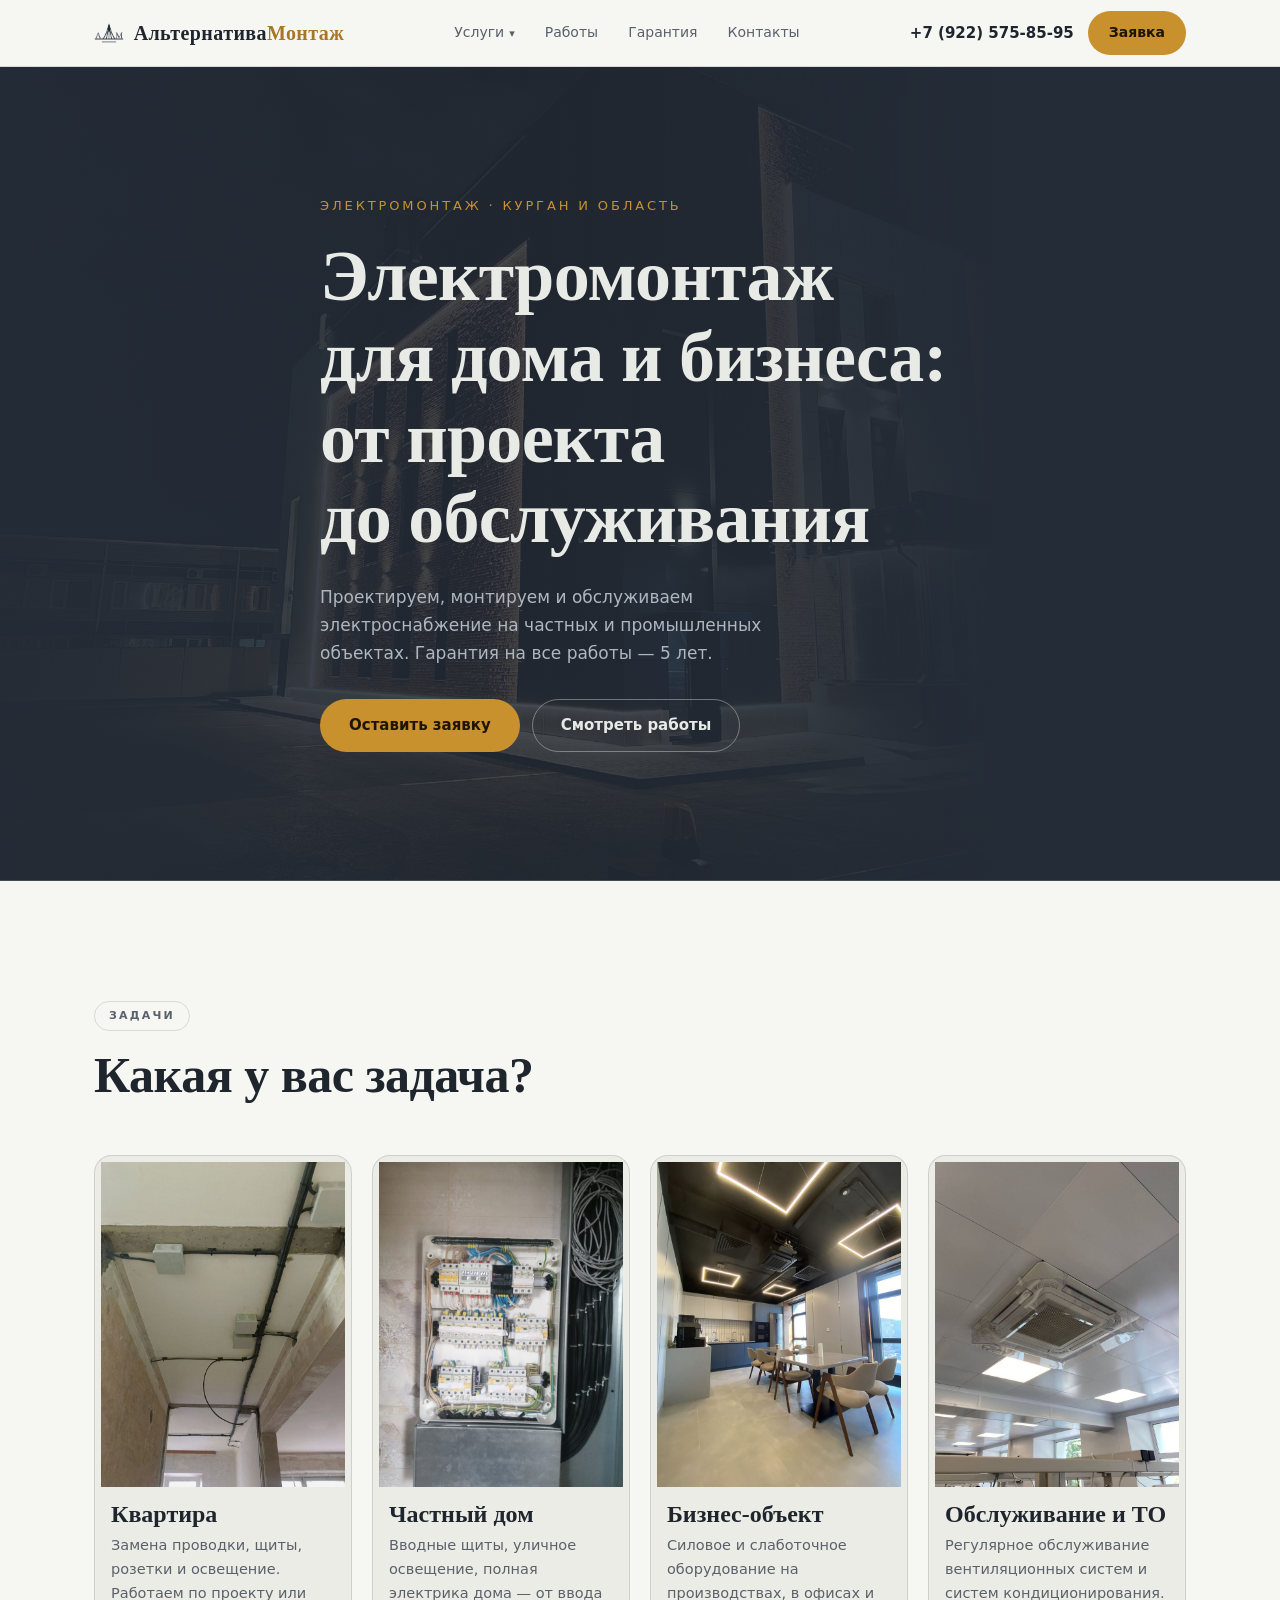
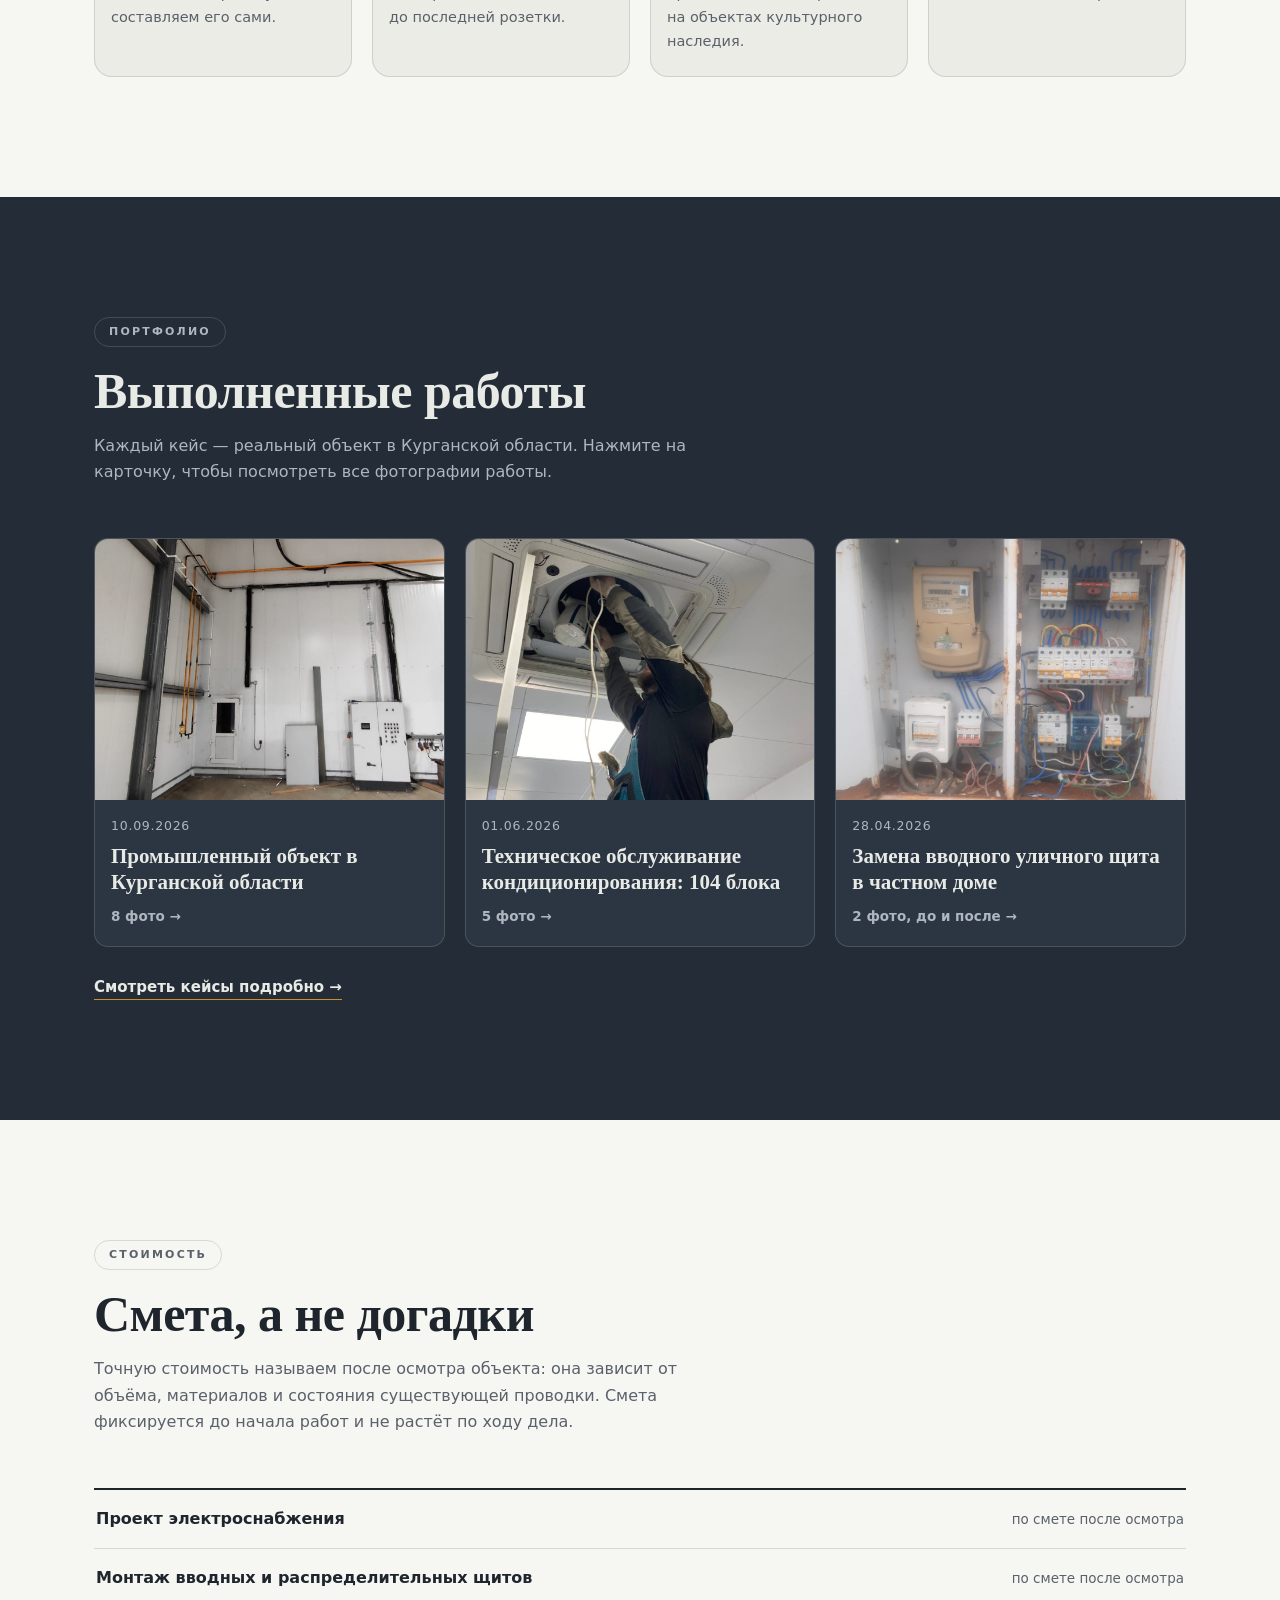
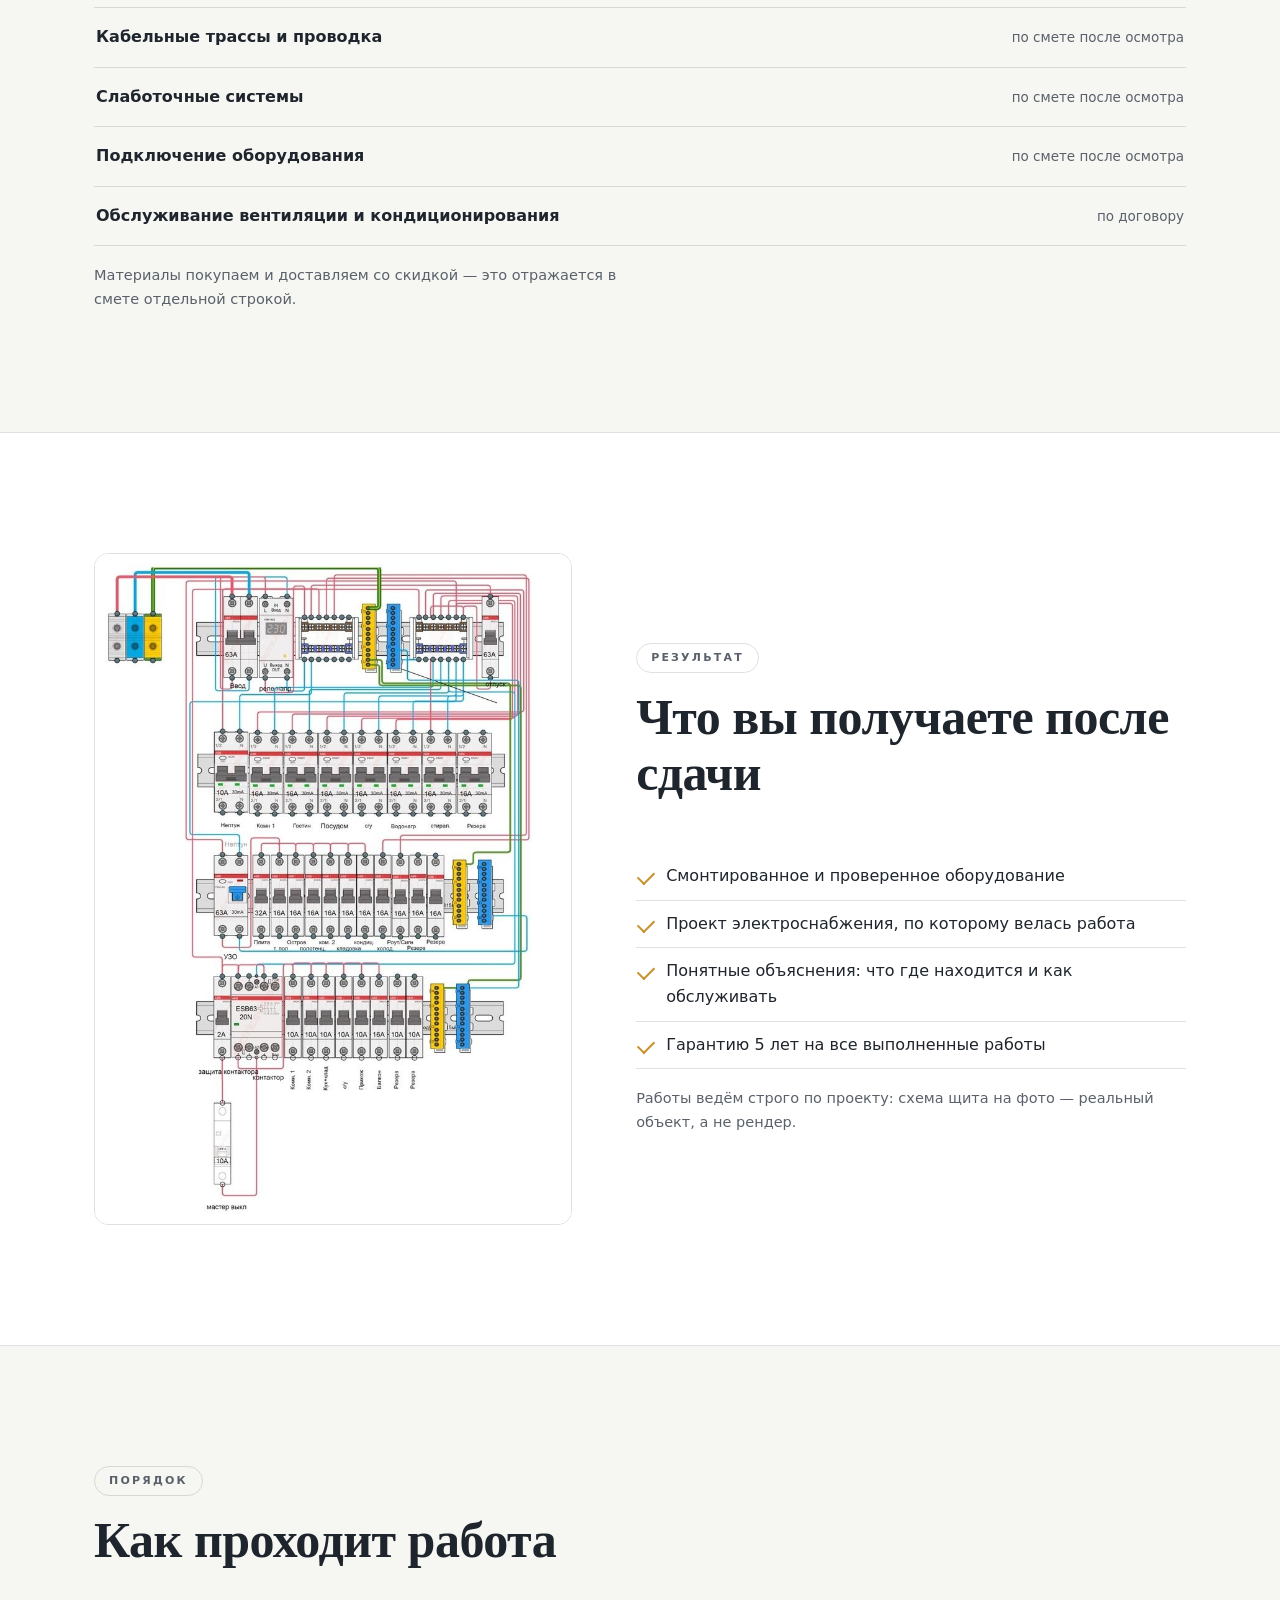
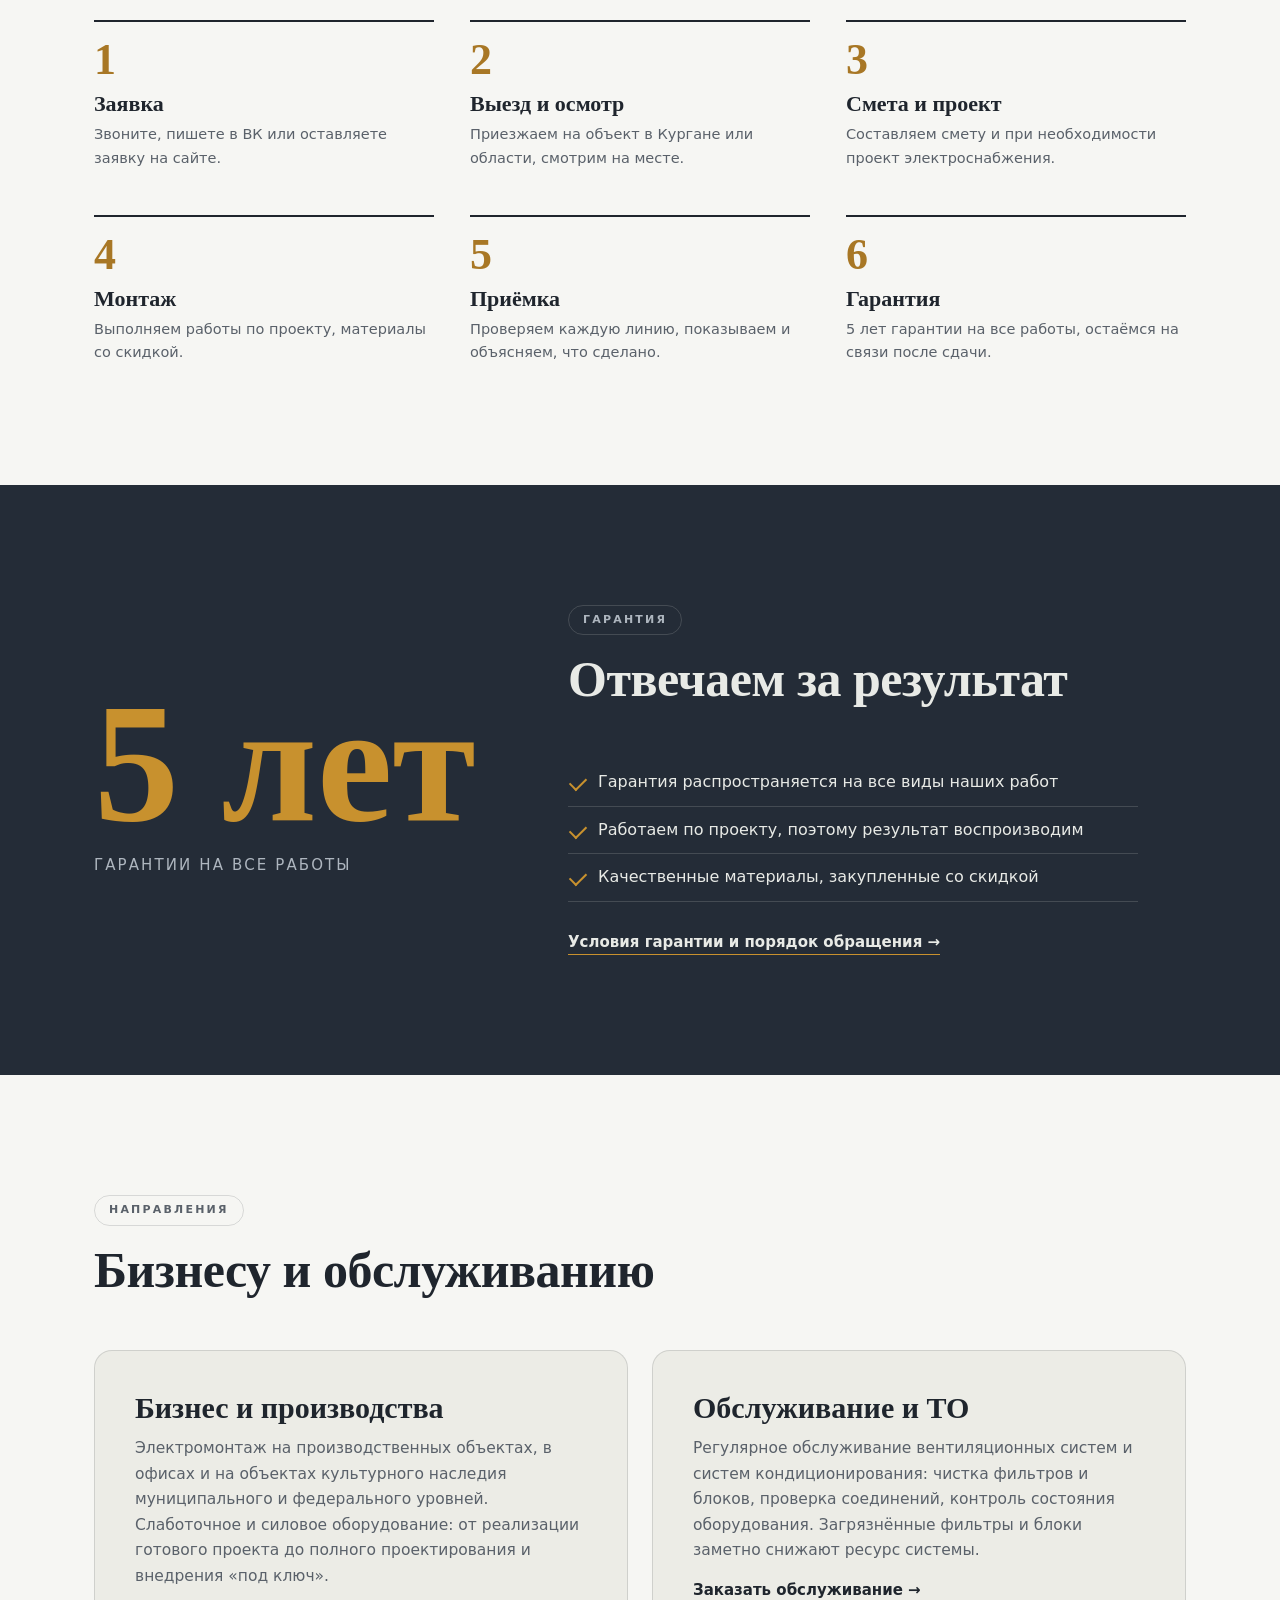
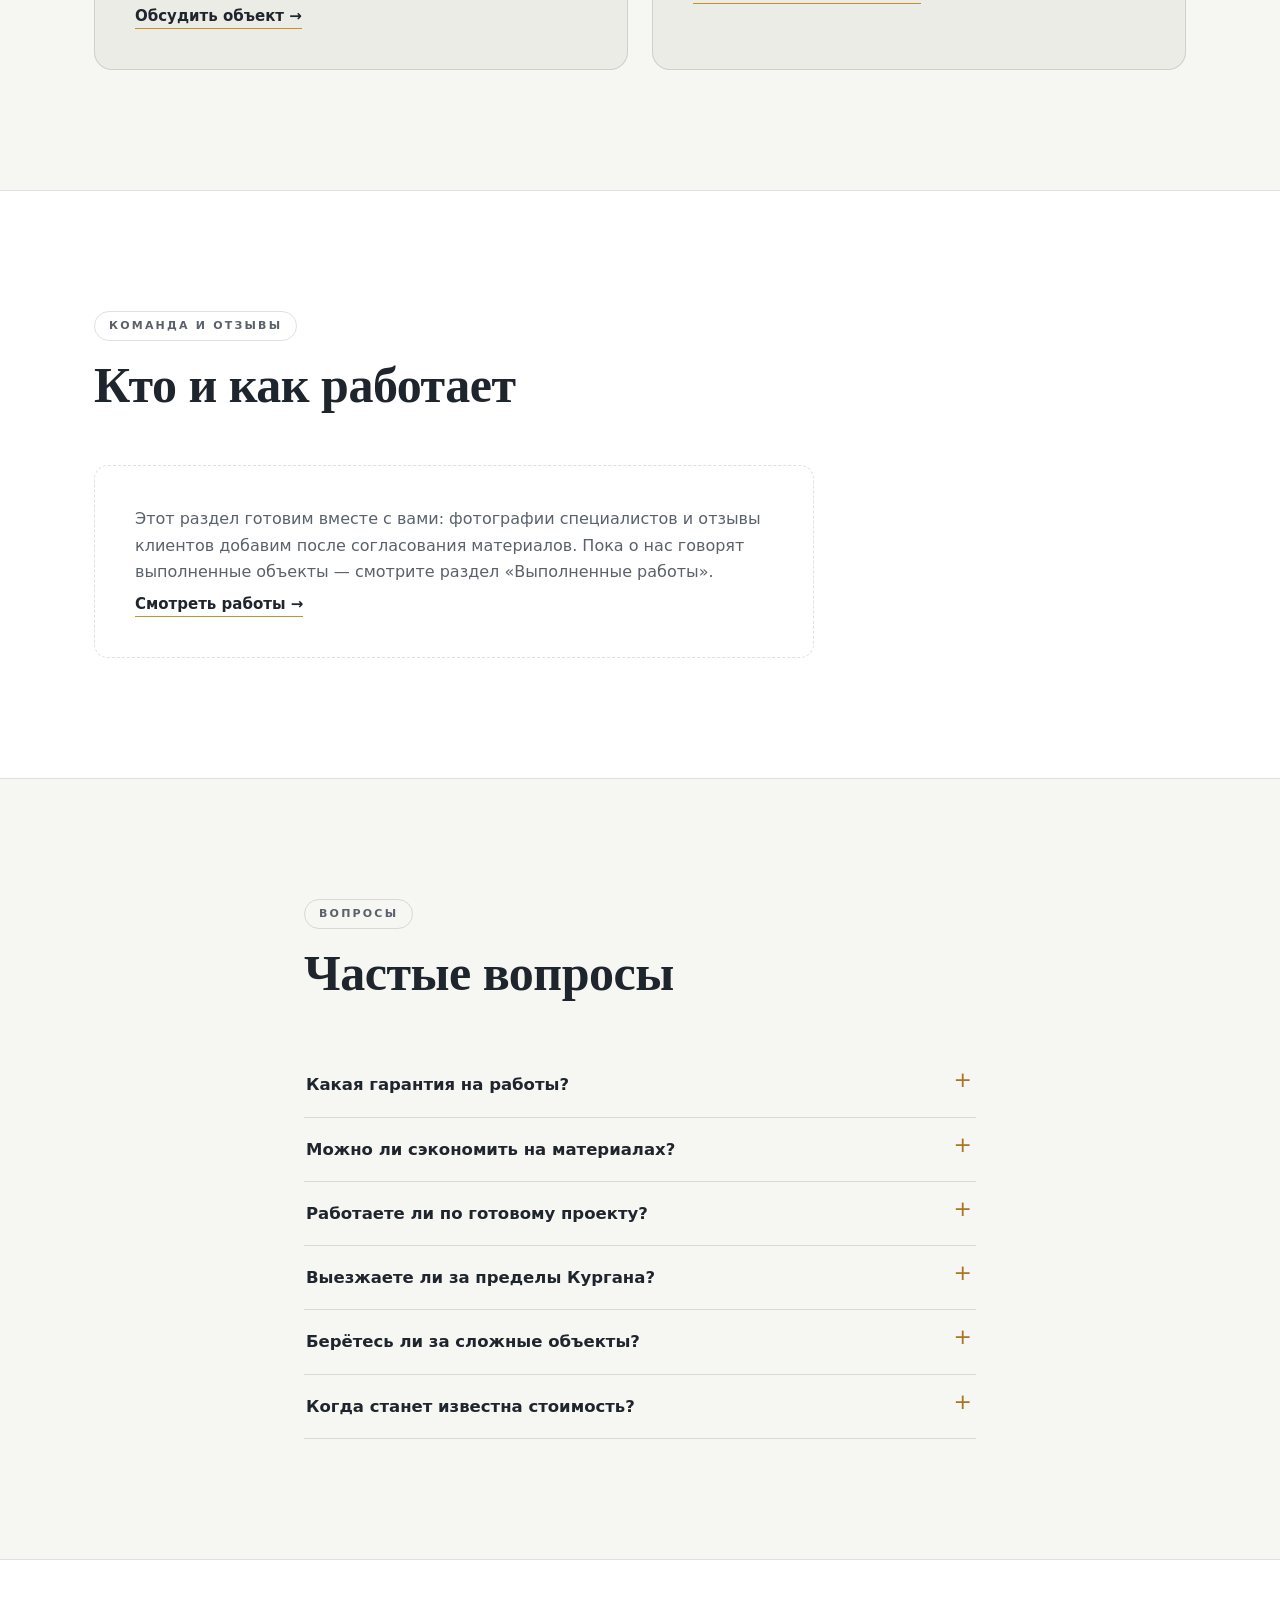
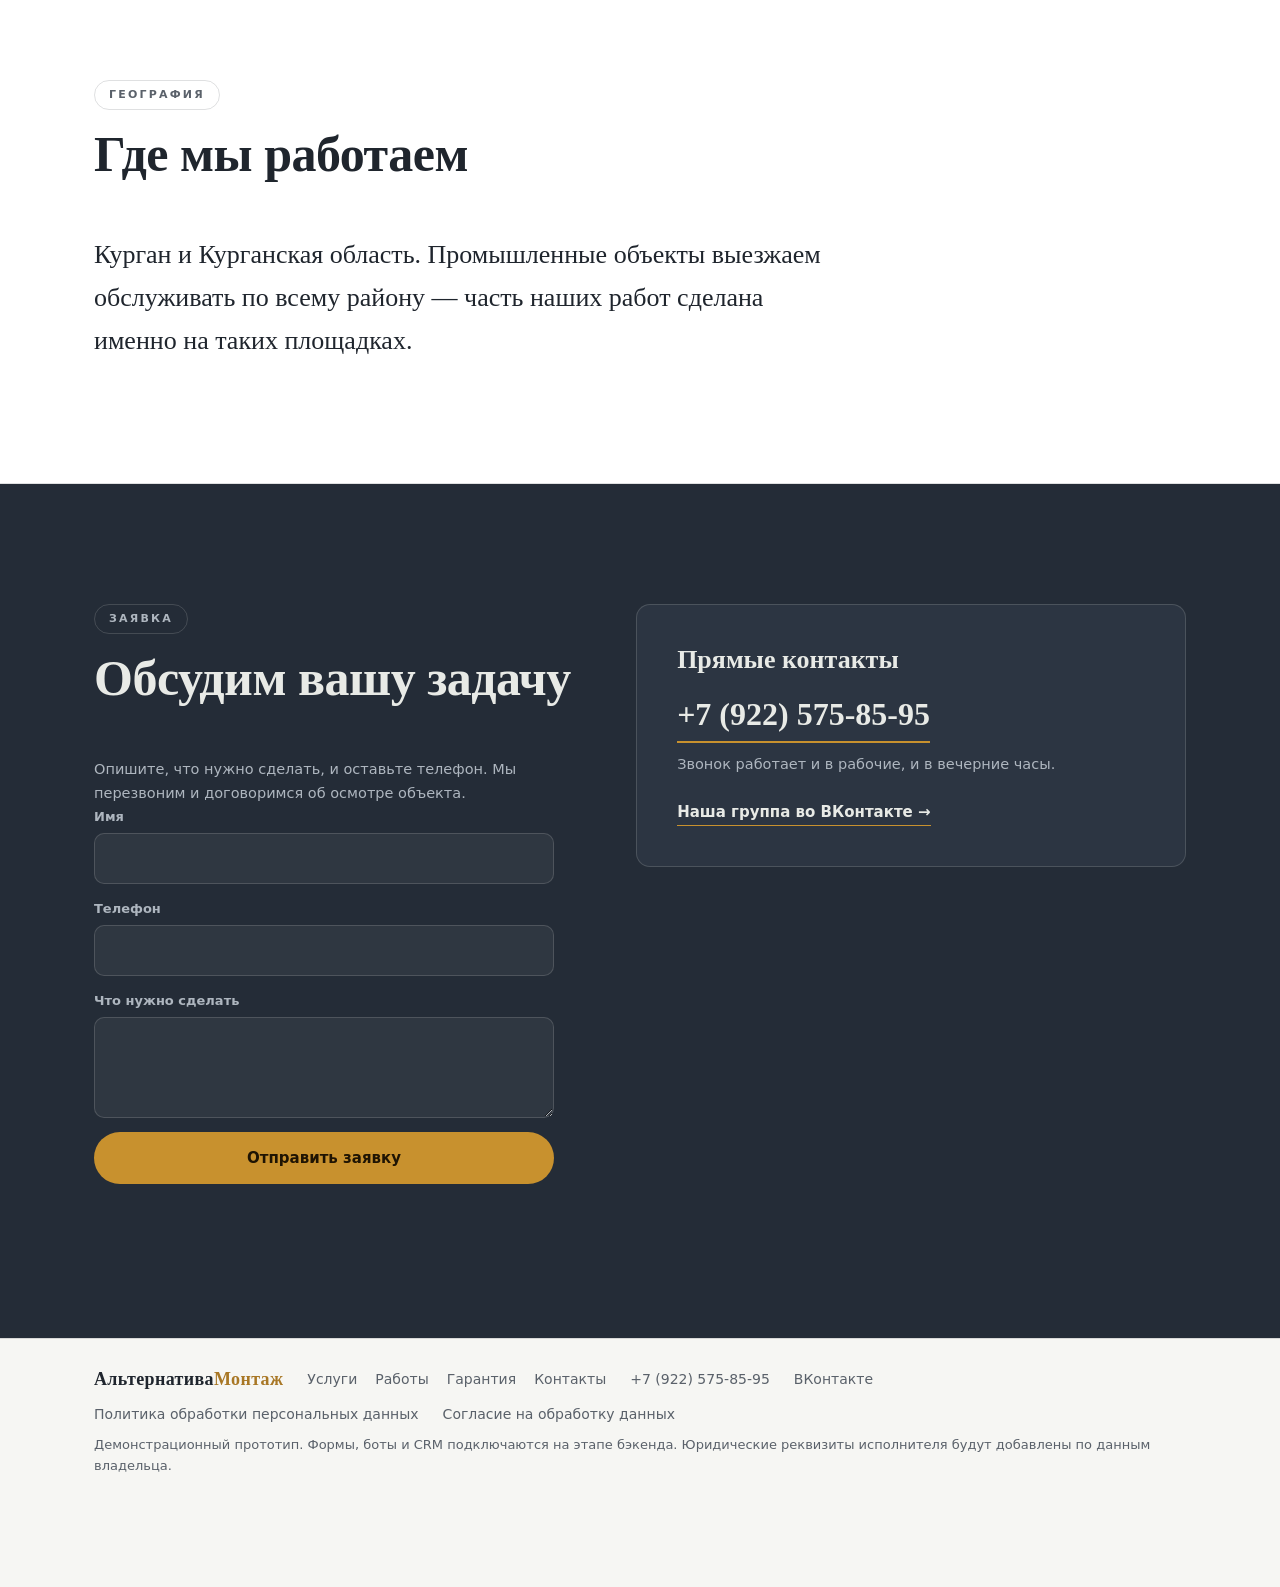
==== commit 48486e01: "Логотип в шапке заменён на оригинальную эмблему клиента Co-Authored-By: Claude Code <noreply@anthrop" ====
--- a/index.html
+++ b/index.html
@@ -17,7 +17,7 @@
   <div class="wrap top__bar">
     <a class="logo" href="#top" aria-label="АльтернативаМонтаж, на главную">
       <span class="logo__mark" aria-hidden="true">
-        <svg viewBox="0 0 28 28" width="26" height="26"><path d="M14 3 5 25h3.2L14 9.4 19.8 25H23L14 3Z" fill="currentColor"/><path d="M4 25h20" stroke="currentColor" stroke-width="1.6"/></svg>
+        <img src="img/logo-am.png" alt="" width="30" height="20">
       </span>
       <span class="logo__word">Альтернатива<em>Монтаж</em></span>
     </a>
--- a/styles.css
+++ b/styles.css
@@ -82,7 +82,8 @@
 }
 .top__bar{display:flex;align-items:center;justify-content:space-between;gap:16px;height:66px}
 .logo{display:flex;align-items:center;gap:10px;text-decoration:none}
-.logo__mark{color:var(--dark);line-height:0}
+.logo__mark{line-height:0}
+.logo__mark img{display:block;height:20px;width:auto}
 .logo__word{font-family:"Cormorant",Georgia,serif;font-weight:600;font-size:20px;letter-spacing:.02em}
 .logo__word em{font-style:normal;color:var(--accent-hi)}
 .top__nav{display:flex;gap:clamp(14px,2.6vw,30px)}
